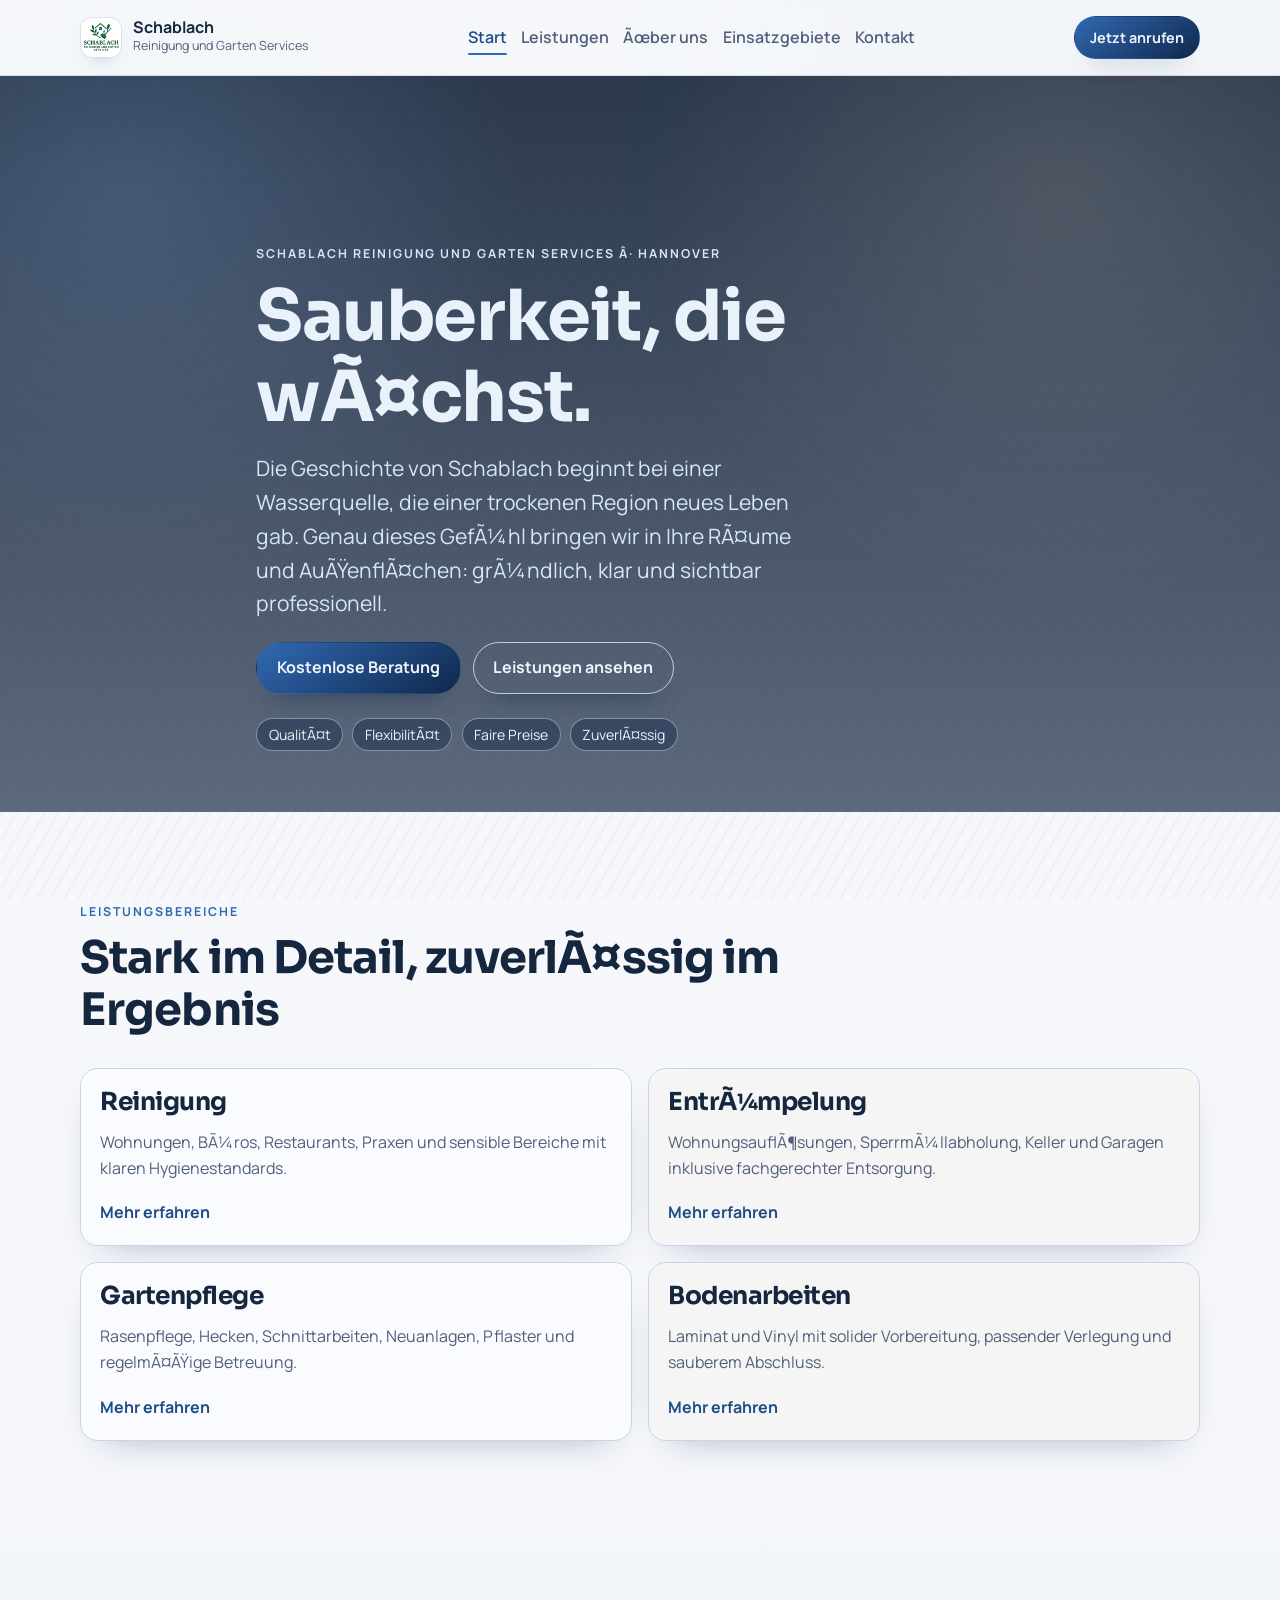
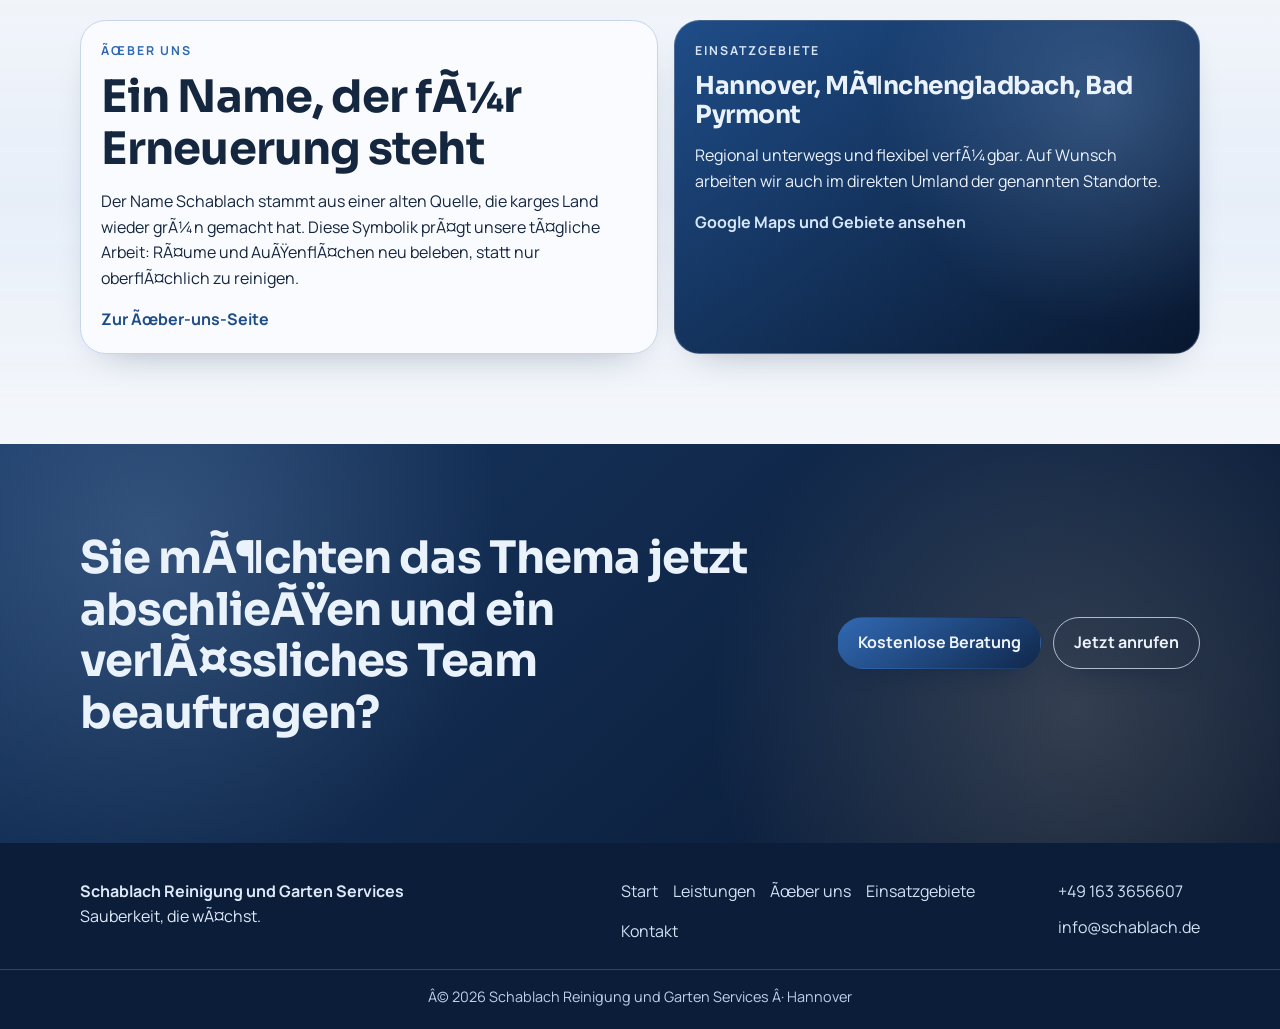
==== index.html @ 4601b794 "Initial Schablach multi-page website" ====
﻿<!doctype html>
<html lang="de">
<head>
  <meta charset="utf-8">
  <meta name="viewport" content="width=device-width, initial-scale=1">
  <meta name="description" content="Schablach Reinigung und Garten Services aus Hannover. Reinigung, EntrÃ¼mpelung, Gartenpflege und Bodenarbeiten aus einer Hand.">
  <title>Schablach Reinigung und Garten Services | Startseite</title>
  <link rel="icon" type="image/png" sizes="32x32" href="pictures/favicon-32.png">
  <link rel="shortcut icon" type="image/png" href="pictures/favicon-32.png">
  <link rel="apple-touch-icon" sizes="180x180" href="pictures/apple-touch-icon.png">
  <link rel="preconnect" href="https://fonts.googleapis.com">
  <link rel="preconnect" href="https://fonts.gstatic.com" crossorigin>
  <link href="https://fonts.googleapis.com/css2?family=Manrope:wght@400;500;600;700&family=Sora:wght@500;600;700;800&display=swap" rel="stylesheet">
  <link rel="stylesheet" href="styles.css">
</head>
<body>
  <header class="site-header">
    <div class="container nav-wrap">
      <a class="brand" href="index.html" aria-label="Zur Startseite">
        <span class="brand-logo-shell" aria-hidden="true">
          <img class="brand-logo" src="pictures/logo.png" alt="Schablach Logo">
        </span>
        <span>
          <strong>Schablach</strong>
          <small>Reinigung und Garten Services</small>
        </span>
      </a>
      <button class="nav-toggle" type="button" aria-label="MenÃ¼ Ã¶ffnen" aria-expanded="false" aria-controls="main-nav">MenÃ¼</button>
      <nav id="main-nav" class="site-nav" aria-label="Hauptnavigation">
        <a data-nav href="index.html">Start</a>
        <a data-nav href="leistungen.html">Leistungen</a>
        <a data-nav href="ueber-uns.html">Ãœber uns</a>
        <a data-nav href="einsatzgebiete.html">Einsatzgebiete</a>
        <a data-nav href="kontakt.html">Kontakt</a>
      </nav>
      <a class="btn btn-small header-call" href="tel:+491633656607">Jetzt anrufen</a>
    </div>
  </header>

  <main>
    <section class="hero-home reveal">
      <div class="hero-overlay"></div>
      <div class="container hero-content">
        <p class="eyebrow light">Schablach Reinigung und Garten Services Â· Hannover</p>
        <h1>Sauberkeit, die wÃ¤chst.</h1>
        <p class="hero-text">
          Die Geschichte von Schablach beginnt bei einer Wasserquelle, die einer trockenen Region neues Leben gab.
          Genau dieses GefÃ¼hl bringen wir in Ihre RÃ¤ume und AuÃŸenflÃ¤chen: grÃ¼ndlich, klar und sichtbar professionell.
        </p>
        <div class="hero-actions">
          <a class="btn" href="kontakt.html">Kostenlose Beratung</a>
          <a class="btn btn-ghost" href="leistungen.html">Leistungen ansehen</a>
        </div>
        <ul class="hero-points">
          <li>QualitÃ¤t</li>
          <li>FlexibilitÃ¤t</li>
          <li>Faire Preise</li>
          <li>ZuverlÃ¤ssig</li>
        </ul>
      </div>
    </section>

    <section class="section">
      <div class="container">
        <div class="section-head reveal">
          <p class="eyebrow">Leistungsbereiche</p>
          <h2>Stark im Detail, zuverlÃ¤ssig im Ergebnis</h2>
        </div>
        <div class="service-grid">
          <article class="service-card reveal">
            <h3>Reinigung</h3>
            <p>Wohnungen, BÃ¼ros, Restaurants, Praxen und sensible Bereiche mit klaren Hygienestandards.</p>
            <a href="leistungen.html#reinigung">Mehr erfahren</a>
          </article>
          <article class="service-card reveal">
            <h3>EntrÃ¼mpelung</h3>
            <p>WohnungsauflÃ¶sungen, SperrmÃ¼llabholung, Keller und Garagen inklusive fachgerechter Entsorgung.</p>
            <a href="leistungen.html#entruempelung">Mehr erfahren</a>
          </article>
          <article class="service-card reveal">
            <h3>Gartenpflege</h3>
            <p>Rasenpflege, Hecken, Schnittarbeiten, Neuanlagen, Pflaster und regelmÃ¤ÃŸige Betreuung.</p>
            <a href="leistungen.html#gartenpflege">Mehr erfahren</a>
          </article>
          <article class="service-card reveal">
            <h3>Bodenarbeiten</h3>
            <p>Laminat und Vinyl mit solider Vorbereitung, passender Verlegung und sauberem Abschluss.</p>
            <a href="leistungen.html#bodenarbeiten">Mehr erfahren</a>
          </article>
        </div>
      </div>
    </section>

    <section class="section split-section">
      <div class="container split-grid">
        <article class="panel reveal">
          <p class="eyebrow">Ãœber uns</p>
          <h2>Ein Name, der fÃ¼r Erneuerung steht</h2>
          <p>
            Der Name Schablach stammt aus einer alten Quelle, die karges Land wieder grÃ¼n gemacht hat.
            Diese Symbolik prÃ¤gt unsere tÃ¤gliche Arbeit: RÃ¤ume und AuÃŸenflÃ¤chen neu beleben, statt nur oberflÃ¤chlich zu reinigen.
          </p>
          <a class="text-link" href="ueber-uns.html">Zur Ãœber-uns-Seite</a>
        </article>
        <article class="panel panel-blue reveal">
          <p class="eyebrow light">Einsatzgebiete</p>
          <h3>Hannover, MÃ¶nchengladbach, Bad Pyrmont</h3>
          <p>Regional unterwegs und flexibel verfÃ¼gbar. Auf Wunsch arbeiten wir auch im direkten Umland der genannten Standorte.</p>
          <a class="text-link light" href="einsatzgebiete.html">Google Maps und Gebiete ansehen</a>
        </article>
      </div>
    </section>

    <section class="section cta-strip reveal">
      <div class="container cta-content">
        <h2>Sie mÃ¶chten das Thema jetzt abschlieÃŸen und ein verlÃ¤ssliches Team beauftragen?</h2>
        <div class="cta-actions">
          <a class="btn" href="kontakt.html">Kostenlose Beratung</a>
          <a class="btn btn-ghost-light" href="tel:+491633656607">Jetzt anrufen</a>
        </div>
      </div>
    </section>
  </main>

  <footer class="site-footer">
    <div class="container footer-grid">
      <div>
        <strong>Schablach Reinigung und Garten Services</strong>
        <p>Sauberkeit, die wÃ¤chst.</p>
      </div>
      <nav aria-label="Footer Navigation">
        <a href="index.html">Start</a>
        <a href="leistungen.html">Leistungen</a>
        <a href="ueber-uns.html">Ãœber uns</a>
        <a href="einsatzgebiete.html">Einsatzgebiete</a>
        <a href="kontakt.html">Kontakt</a>
      </nav>
      <div class="footer-contact">
        <a href="tel:+491633656607">+49 163 3656607</a>
        <a href="mailto:info@schablach.de">info@schablach.de</a>
      </div>
    </div>
    <p class="copyright">Â© <span id="year"></span> Schablach Reinigung und Garten Services Â· Hannover</p>
  </footer>

  <script src="script.js"></script>
</body>
</html>
---- styles.css ----
:root {
  --blue-980: #08172f;
  --blue-940: #10284c;
  --blue-900: #183864;
  --blue-840: #1f4d88;
  --blue-760: #3169b3;
  --blue-640: #4a86d2;
  --sky-200: #dce8f7;
  --offwhite: #f5f7fb;
  --offwhite-deep: #ebf0f8;
  --earth-300: #d9c7af;
  --ink: #15263f;
  --ink-soft: #51607a;
  --line: #c6d5ea;
  --radius-sm: 0.7rem;
  --radius-md: 1.1rem;
  --radius-lg: 1.6rem;
  --shadow-soft: 0 16px 38px -26px rgba(17, 35, 68, 0.48);
}

*,
*::before,
*::after {
  box-sizing: border-box;
}

html {
  scroll-behavior: smooth;
}

body {
  margin: 0;
  font-family: "Manrope", "Segoe UI", sans-serif;
  color: var(--ink);
  background: var(--offwhite);
  line-height: 1.6;
  overflow-x: hidden;
}

body::before {
  content: "";
  position: fixed;
  inset: 0;
  z-index: -1;
  pointer-events: none;
  background:
    radial-gradient(circle at 84% 12%, rgba(89, 135, 198, 0.18), transparent 35%),
    radial-gradient(circle at 12% 35%, rgba(217, 199, 175, 0.16), transparent 30%),
    repeating-linear-gradient(120deg, rgba(17, 43, 83, 0.03) 0 2px, transparent 2px 12px);
}

h1,
h2,
h3,
h4 {
  margin: 0 0 0.85rem;
  font-family: "Sora", "Segoe UI", sans-serif;
  line-height: 1.15;
  letter-spacing: -0.02em;
}

h1 {
  font-size: clamp(2rem, 6.3vw, 4.4rem);
}

h2 {
  font-size: clamp(1.55rem, 4.2vw, 2.8rem);
}

h3 {
  font-size: clamp(1.15rem, 2.5vw, 1.55rem);
}

p {
  margin: 0 0 1rem;
}

a {
  color: inherit;
}

.container {
  width: min(1120px, calc(100% - 2rem));
  margin-inline: auto;
}

.section {
  padding: clamp(3.2rem, 7vw, 6.4rem) 0;
}

.eyebrow {
  margin: 0 0 0.75rem;
  text-transform: uppercase;
  letter-spacing: 0.16em;
  font-size: 0.77rem;
  font-weight: 700;
  color: var(--blue-760);
}

.eyebrow.light {
  color: #d6e3f7;
}

.site-header {
  position: sticky;
  top: 0;
  z-index: 40;
  backdrop-filter: blur(10px);
  background: color-mix(in srgb, var(--offwhite) 85%, transparent);
  border-bottom: 1px solid rgba(57, 88, 140, 0.17);
}

.nav-wrap {
  min-height: 4.7rem;
  display: grid;
  grid-template-columns: auto auto;
  align-items: center;
  gap: 0.7rem;
}

.brand {
  display: inline-flex;
  align-items: center;
  gap: 0.7rem;
  text-decoration: none;
}

.brand-logo-shell {
  width: 2.6rem;
  height: 2.6rem;
  display: inline-flex;
  align-items: center;
  justify-content: center;
  background: #ffffff;
  border-radius: 0.72rem;
  border: 1px solid #d4e1f2;
  box-shadow: 0 10px 18px -14px rgba(18, 46, 88, 0.55);
  overflow: hidden;
}

.brand-logo {
  width: 100%;
  height: 100%;
  object-fit: contain;
  display: block;
}

.brand strong {
  display: block;
  font-size: 1rem;
  line-height: 1.1;
}

.brand small {
  display: block;
  color: var(--ink-soft);
  font-size: 0.78rem;
}

.nav-toggle {
  justify-self: end;
  border: 1px solid var(--line);
  background: #f8fafe;
  color: var(--ink);
  border-radius: 0.65rem;
  padding: 0.43rem 0.7rem;
  font: 600 0.9rem "Manrope", sans-serif;
  cursor: pointer;
}

.site-nav {
  grid-column: 1 / -1;
  display: none;
  align-items: center;
  gap: 0.35rem 0.9rem;
  flex-wrap: wrap;
  padding-bottom: 0.8rem;
}

.site-nav.open {
  display: flex;
}

.site-nav a {
  font-weight: 600;
  text-decoration: none;
  color: var(--ink-soft);
  position: relative;
  padding: 0.1rem 0;
}

.site-nav a::after {
  content: "";
  position: absolute;
  left: 0;
  right: 0;
  bottom: -0.16rem;
  height: 2px;
  border-radius: 999px;
  transform: scaleX(0);
  transform-origin: left center;
  background: var(--blue-760);
  transition: transform 220ms ease;
}

.site-nav a:hover::after,
.site-nav a[aria-current="page"]::after {
  transform: scaleX(1);
}

.site-nav a[aria-current="page"] {
  color: var(--blue-840);
}

.header-call {
  display: none;
}

.btn {
  display: inline-flex;
  align-items: center;
  justify-content: center;
  text-decoration: none;
  border: 1px solid transparent;
  border-radius: 999px;
  padding: 0.78rem 1.24rem;
  background: linear-gradient(145deg, var(--blue-760), var(--blue-940));
  color: #edf3fb;
  font-weight: 700;
  cursor: pointer;
  transition: transform 220ms ease, filter 220ms ease, border-color 220ms ease, color 220ms ease, background-color 220ms ease;
  box-shadow: 0 15px 26px -20px rgba(12, 31, 64, 0.95);
}

.btn:hover,
.btn:focus-visible {
  transform: translateY(-2px);
  filter: brightness(1.06);
}

.btn-small {
  padding: 0.57rem 0.94rem;
  font-size: 0.9rem;
}

.btn-ghost {
  background: transparent;
  border-color: rgba(232, 241, 252, 0.75);
  color: #edf3fb;
}

.btn-ghost-light {
  background: transparent;
  border-color: rgba(228, 238, 251, 0.72);
  color: #edf3fb;
}

.hero-home {
  position: relative;
  color: #e9f1fb;
  min-height: min(88vh, 46rem);
  display: grid;
  align-items: end;
  padding: 7.2rem 0 3.8rem;
  background:
    linear-gradient(rgba(10, 25, 48, 0.86), rgba(14, 32, 60, 0.66)),
    url("https://images.unsplash.com/photo-1600566753151-384129cf4e3e?auto=format&fit=crop&w=1920&q=80") center / cover no-repeat;
}

.hero-overlay {
  position: absolute;
  inset: 0;
  background:
    radial-gradient(circle at 10% 17%, rgba(124, 162, 214, 0.25), transparent 30%),
    radial-gradient(circle at 83% 15%, rgba(221, 201, 173, 0.18), transparent 34%);
}

.hero-content {
  position: relative;
  z-index: 1;
  max-width: 48rem;
}

.hero-text {
  font-size: clamp(1.03rem, 1.75vw, 1.32rem);
  color: #d7e6f8;
  max-width: 44ch;
}

.hero-actions {
  display: flex;
  flex-wrap: wrap;
  gap: 0.75rem;
  margin-top: 1.35rem;
}

.hero-points {
  margin: 1.5rem 0 0;
  padding: 0;
  list-style: none;
  display: flex;
  flex-wrap: wrap;
  gap: 0.58rem;
}

.hero-points li {
  border-radius: 999px;
  border: 1px solid rgba(221, 234, 251, 0.45);
  padding: 0.27rem 0.72rem;
  background: rgba(13, 36, 70, 0.42);
  font-size: 0.88rem;
}

.section-head {
  max-width: 50rem;
  margin-bottom: 1.95rem;
}

.section-head h2 {
  max-width: 23ch;
}

.service-grid {
  display: grid;
  gap: 1rem;
}

.service-card {
  border-radius: var(--radius-md);
  border: 1px solid var(--line);
  padding: 1.2rem;
  background: #f9fbff;
  box-shadow: var(--shadow-soft);
}

.service-card:nth-child(2n) {
  background: color-mix(in srgb, #f9fbff 88%, var(--earth-300));
}

.service-card p {
  color: var(--ink-soft);
}

.service-card a {
  display: inline-block;
  margin-top: 0.2rem;
  color: var(--blue-840);
  font-weight: 700;
  text-decoration: none;
}

.service-card a:hover {
  text-decoration: underline;
}

.split-section {
  background: linear-gradient(180deg, transparent, rgba(220, 232, 247, 0.55) 52%, transparent);
}

.split-grid {
  display: grid;
  gap: 1rem;
}

.panel {
  border-radius: var(--radius-lg);
  border: 1px solid var(--line);
  padding: 1.25rem;
  background: #f9fbff;
  box-shadow: var(--shadow-soft);
}

.panel p:last-child {
  margin-bottom: 0;
}

.panel-blue {
  color: #eaf2fc;
  border: 1px solid rgba(166, 193, 229, 0.34);
  background:
    radial-gradient(circle at 82% 24%, rgba(127, 166, 216, 0.31), transparent 45%),
    linear-gradient(145deg, var(--blue-840), var(--blue-980));
}

.panel-soft {
  background: color-mix(in srgb, #f9fbff 84%, var(--sky-200));
}

.text-link {
  color: var(--blue-840);
  font-weight: 700;
  text-decoration: none;
}

.text-link.light {
  color: #d7e7fb;
}

.text-link:hover {
  text-decoration: underline;
}

.page-hero {
  padding: clamp(5.8rem, 12vw, 7.2rem) 0 clamp(2.4rem, 4.5vw, 3.2rem);
  background:
    radial-gradient(circle at 84% 16%, rgba(138, 171, 217, 0.26), transparent 32%),
    linear-gradient(180deg, #eaf2fc, #f4f8fe);
  border-bottom: 1px solid rgba(99, 130, 177, 0.24);
}

.page-hero p {
  color: var(--ink-soft);
  max-width: 65ch;
}

.service-detail-grid {
  display: grid;
  gap: 1rem;
}

.detail-card {
  border-radius: var(--radius-md);
  border: 1px solid var(--line);
  padding: 1.3rem;
  background: #f9fbff;
  box-shadow: var(--shadow-soft);
}

.detail-card p {
  color: var(--ink-soft);
}

.detail-card ul {
  margin: 0;
  padding-left: 1.1rem;
}

.detail-card li {
  margin-bottom: 0.45rem;
}

.value-grid,
.area-cards {
  display: grid;
  gap: 1rem;
}

.value-card,
.area-card {
  border-radius: var(--radius-md);
  border: 1px solid var(--line);
  padding: 1.18rem;
  background: #f9fbff;
  box-shadow: var(--shadow-soft);
}

.value-card p,
.area-card p {
  color: var(--ink-soft);
}

.clean-list {
  margin: 0;
  padding-left: 1.05rem;
}

.clean-list li {
  margin-bottom: 0.52rem;
}

.map-wrap {
  border-radius: var(--radius-lg);
  border: 1px solid var(--line);
  background: #f9fbff;
  overflow: hidden;
  box-shadow: var(--shadow-soft);
}

.map-wrap iframe {
  width: 100%;
  min-height: 420px;
  border: 0;
}

.cta-strip {
  color: #eaf2fc;
  background:
    radial-gradient(circle at 12% 24%, rgba(145, 180, 224, 0.24), transparent 30%),
    radial-gradient(circle at 84% 67%, rgba(216, 196, 169, 0.2), transparent 33%),
    linear-gradient(138deg, var(--blue-900), var(--blue-980));
}

.cta-content {
  display: grid;
  gap: 1rem;
  align-items: center;
}

.cta-content h2 {
  max-width: 24ch;
}

.cta-actions {
  display: flex;
  gap: 0.75rem;
  flex-wrap: wrap;
}

.contact-grid-page {
  display: grid;
  gap: 1rem;
}

.contact-box {
  border-radius: var(--radius-lg);
  border: 1px solid var(--line);
  background: #f9fbff;
  padding: 1.25rem;
  box-shadow: var(--shadow-soft);
}

.contact-box p {
  margin-bottom: 0.72rem;
}

.contact-box a {
  color: var(--blue-840);
  font-weight: 700;
  text-decoration: none;
}

.contact-form {
  display: grid;
  gap: 0.55rem;
}

.contact-form label {
  font-weight: 600;
  font-size: 0.95rem;
}

.contact-form input,
.contact-form select,
.contact-form textarea {
  width: 100%;
  border-radius: 0.72rem;
  border: 1px solid var(--line);
  background: #ffffff;
  padding: 0.68rem 0.75rem;
  font: 500 0.97rem "Manrope", sans-serif;
  color: var(--ink);
}

.contact-form textarea {
  resize: vertical;
}

.site-footer {
  background: #0b1d39;
  color: #dee9f8;
  padding-top: 2.25rem;
}

.footer-grid {
  display: grid;
  gap: 1.1rem;
}

.site-footer nav {
  display: flex;
  flex-wrap: wrap;
  gap: 0.9rem;
}

.site-footer nav a,
.footer-contact a {
  color: #d2e1f4;
  text-decoration: none;
}

.footer-contact {
  display: grid;
  gap: 0.35rem;
}

.copyright {
  margin: 1.45rem 0 0;
  text-align: center;
  font-size: 0.9rem;
  color: #bdd0ea;
  border-top: 1px solid rgba(189, 208, 234, 0.22);
  padding: 0.95rem 0 1.28rem;
}

.reveal {
  opacity: 0;
  transform: translateY(26px);
  transition: opacity 740ms cubic-bezier(0.16, 1, 0.3, 1), transform 740ms cubic-bezier(0.16, 1, 0.3, 1);
}

.reveal.is-visible {
  opacity: 1;
  transform: translateY(0);
}

@media (min-width: 760px) {
  .nav-wrap {
    grid-template-columns: auto 1fr auto;
  }

  .nav-toggle {
    display: none;
  }

  .site-nav {
    grid-column: auto;
    display: flex;
    justify-content: center;
    padding-bottom: 0;
  }

  .header-call {
    display: inline-flex;
  }

  .service-grid,
  .service-detail-grid,
  .value-grid,
  .area-cards {
    grid-template-columns: repeat(2, minmax(0, 1fr));
  }

  .split-grid,
  .contact-grid-page {
    grid-template-columns: 1.1fr 1fr;
  }

  .cta-content {
    grid-template-columns: 1.4fr auto;
  }

  .footer-grid {
    grid-template-columns: 1.25fr 1fr auto;
  }
}

@media (min-width: 1020px) {
  .service-detail-grid {
    grid-template-columns: repeat(2, minmax(0, 1fr));
  }
}

@media (prefers-reduced-motion: reduce) {
  html {
    scroll-behavior: auto;
  }

  .reveal {
    opacity: 1;
    transform: none;
    transition: none;
  }

  .btn,
  .site-nav a::after {
    transition: none;
  }
}
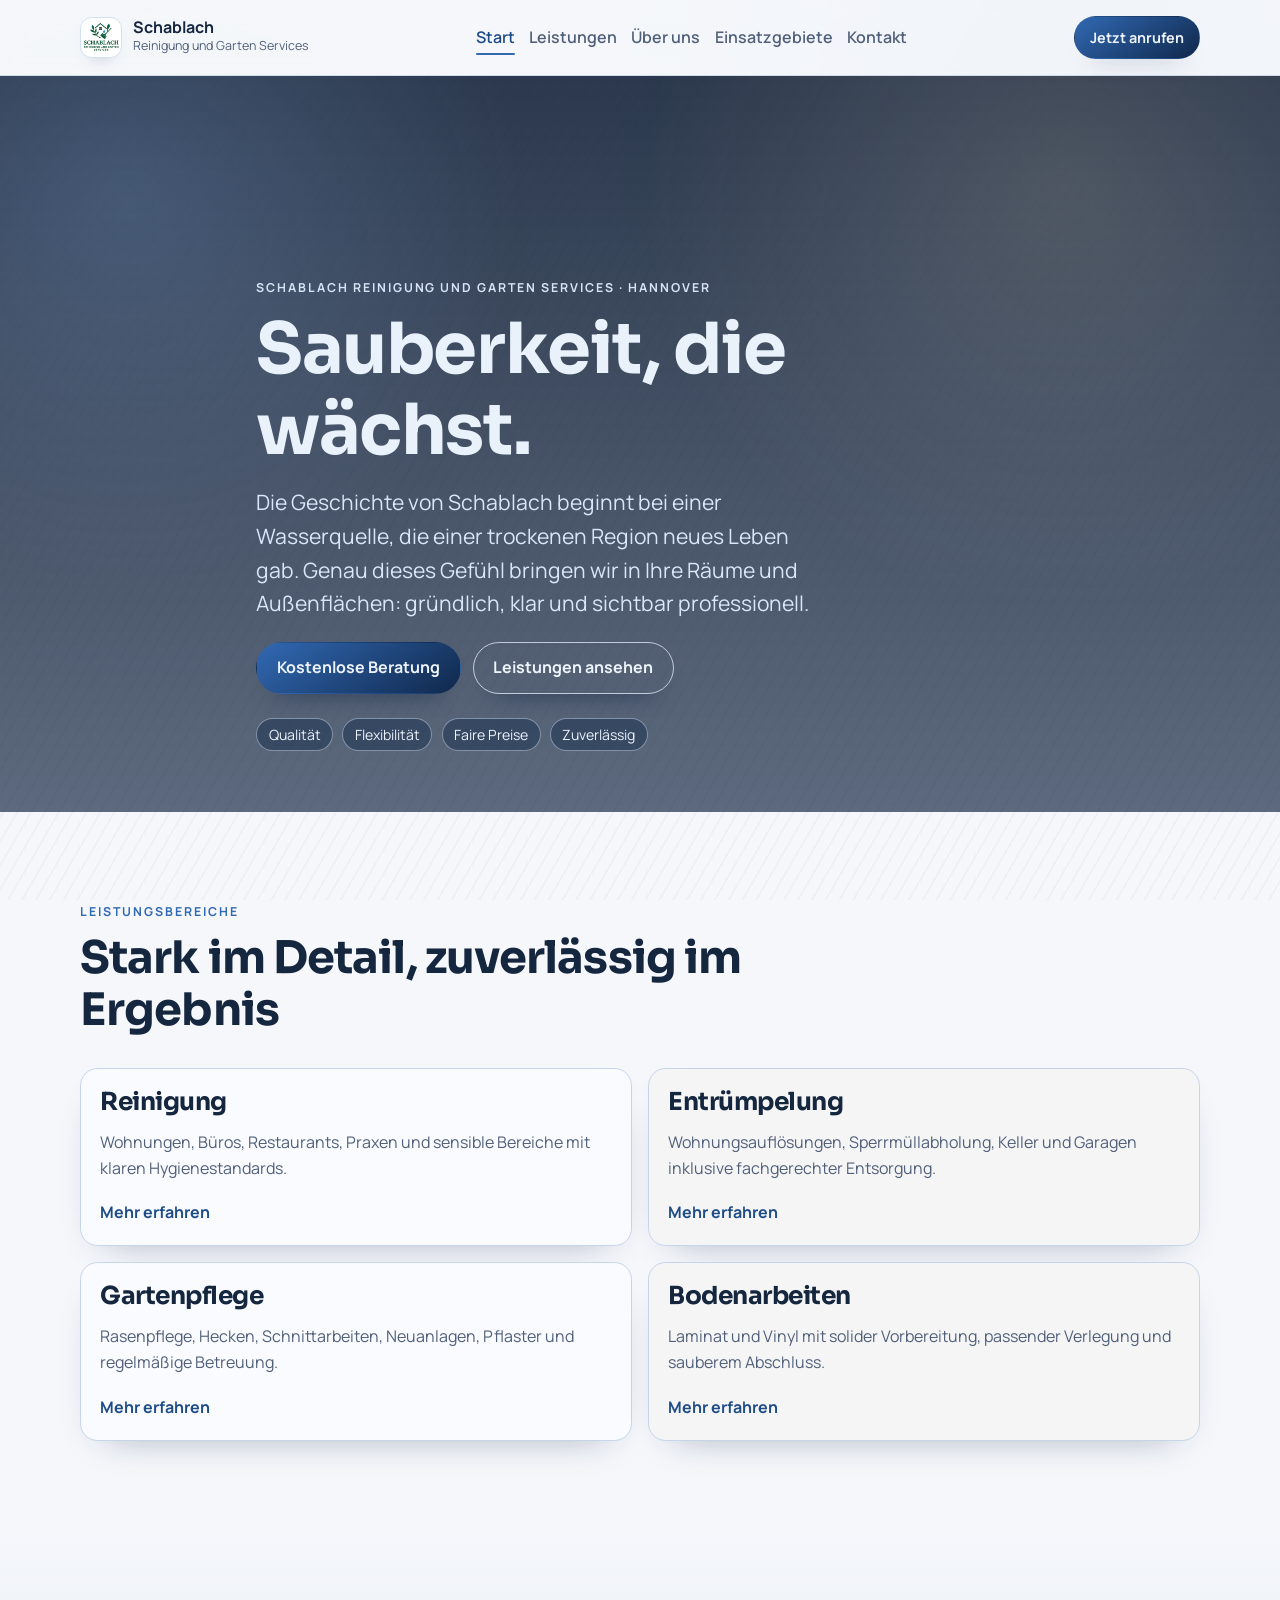
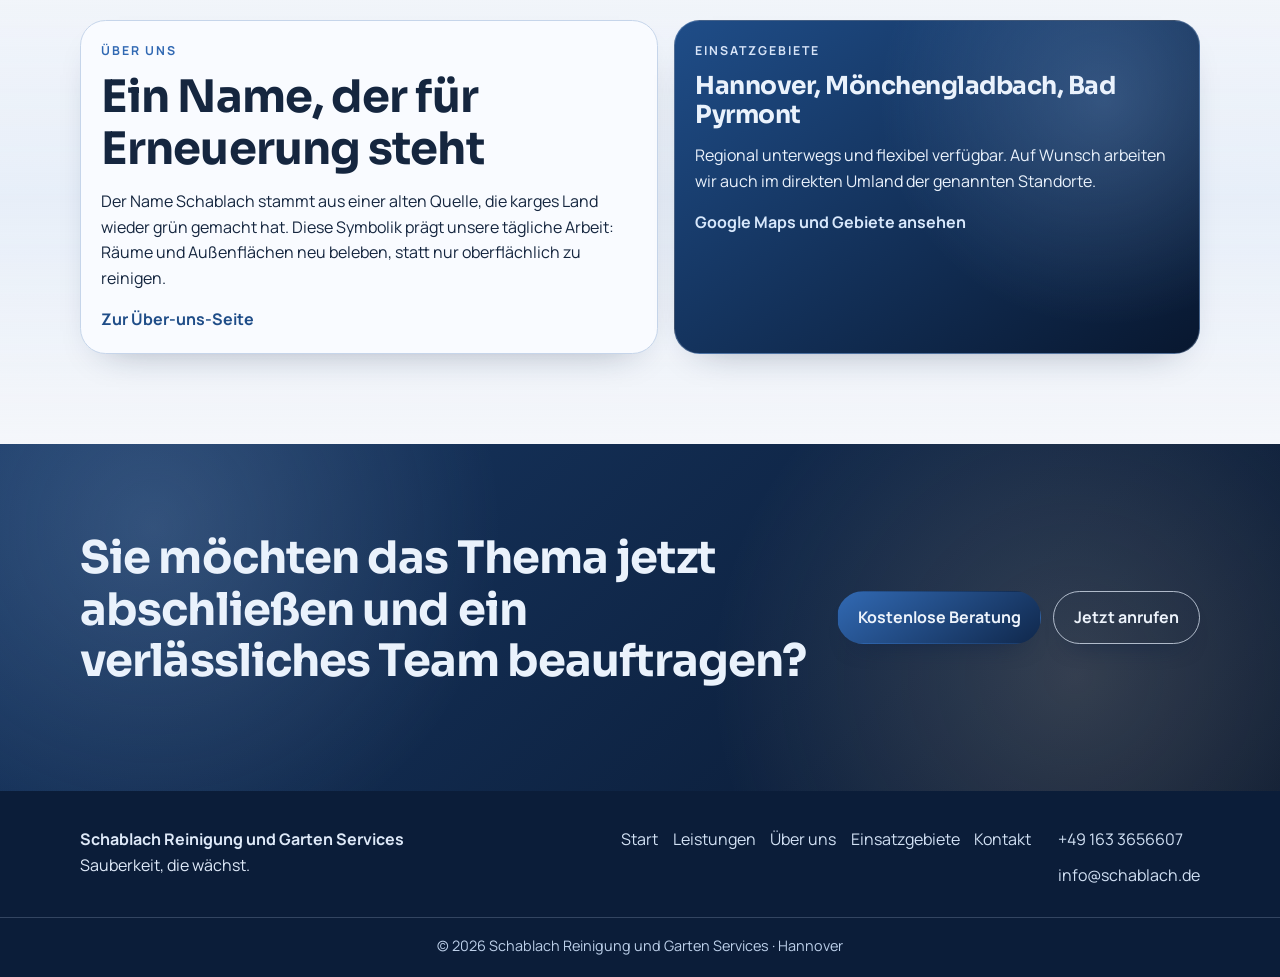
==== commit 3457655f: "Fix German umlauts and special characters across pages" ====
--- a/index.html
+++ b/index.html
@@ -3,7 +3,7 @@
 <head>
   <meta charset="utf-8">
   <meta name="viewport" content="width=device-width, initial-scale=1">
-  <meta name="description" content="Schablach Reinigung und Garten Services aus Hannover. Reinigung, EntrÃ¼mpelung, Gartenpflege und Bodenarbeiten aus einer Hand.">
+  <meta name="description" content="Schablach Reinigung und Garten Services aus Hannover. Reinigung, Entrümpelung, Gartenpflege und Bodenarbeiten aus einer Hand.">
   <title>Schablach Reinigung und Garten Services | Startseite</title>
   <link rel="icon" type="image/png" sizes="32x32" href="pictures/favicon-32.png">
   <link rel="shortcut icon" type="image/png" href="pictures/favicon-32.png">
@@ -25,11 +25,11 @@
           <small>Reinigung und Garten Services</small>
         </span>
       </a>
-      <button class="nav-toggle" type="button" aria-label="MenÃ¼ Ã¶ffnen" aria-expanded="false" aria-controls="main-nav">MenÃ¼</button>
+      <button class="nav-toggle" type="button" aria-label="Menü öffnen" aria-expanded="false" aria-controls="main-nav">Menü</button>
       <nav id="main-nav" class="site-nav" aria-label="Hauptnavigation">
         <a data-nav href="index.html">Start</a>
         <a data-nav href="leistungen.html">Leistungen</a>
-        <a data-nav href="ueber-uns.html">Ãœber uns</a>
+        <a data-nav href="ueber-uns.html">Über uns</a>
         <a data-nav href="einsatzgebiete.html">Einsatzgebiete</a>
         <a data-nav href="kontakt.html">Kontakt</a>
       </nav>
@@ -41,21 +41,21 @@
     <section class="hero-home reveal">
       <div class="hero-overlay"></div>
       <div class="container hero-content">
-        <p class="eyebrow light">Schablach Reinigung und Garten Services Â· Hannover</p>
-        <h1>Sauberkeit, die wÃ¤chst.</h1>
+        <p class="eyebrow light">Schablach Reinigung und Garten Services · Hannover</p>
+        <h1>Sauberkeit, die wächst.</h1>
         <p class="hero-text">
           Die Geschichte von Schablach beginnt bei einer Wasserquelle, die einer trockenen Region neues Leben gab.
-          Genau dieses GefÃ¼hl bringen wir in Ihre RÃ¤ume und AuÃŸenflÃ¤chen: grÃ¼ndlich, klar und sichtbar professionell.
+          Genau dieses Gefühl bringen wir in Ihre Räume und Außenflächen: gründlich, klar und sichtbar professionell.
         </p>
         <div class="hero-actions">
           <a class="btn" href="kontakt.html">Kostenlose Beratung</a>
           <a class="btn btn-ghost" href="leistungen.html">Leistungen ansehen</a>
         </div>
         <ul class="hero-points">
-          <li>QualitÃ¤t</li>
-          <li>FlexibilitÃ¤t</li>
+          <li>Qualität</li>
+          <li>Flexibilität</li>
           <li>Faire Preise</li>
-          <li>ZuverlÃ¤ssig</li>
+          <li>Zuverlässig</li>
         </ul>
       </div>
     </section>
@@ -64,22 +64,22 @@
       <div class="container">
         <div class="section-head reveal">
           <p class="eyebrow">Leistungsbereiche</p>
-          <h2>Stark im Detail, zuverlÃ¤ssig im Ergebnis</h2>
+          <h2>Stark im Detail, zuverlässig im Ergebnis</h2>
         </div>
         <div class="service-grid">
           <article class="service-card reveal">
             <h3>Reinigung</h3>
-            <p>Wohnungen, BÃ¼ros, Restaurants, Praxen und sensible Bereiche mit klaren Hygienestandards.</p>
+            <p>Wohnungen, Büros, Restaurants, Praxen und sensible Bereiche mit klaren Hygienestandards.</p>
             <a href="leistungen.html#reinigung">Mehr erfahren</a>
           </article>
           <article class="service-card reveal">
-            <h3>EntrÃ¼mpelung</h3>
-            <p>WohnungsauflÃ¶sungen, SperrmÃ¼llabholung, Keller und Garagen inklusive fachgerechter Entsorgung.</p>
+            <h3>Entrümpelung</h3>
+            <p>Wohnungsauflösungen, Sperrmüllabholung, Keller und Garagen inklusive fachgerechter Entsorgung.</p>
             <a href="leistungen.html#entruempelung">Mehr erfahren</a>
           </article>
           <article class="service-card reveal">
             <h3>Gartenpflege</h3>
-            <p>Rasenpflege, Hecken, Schnittarbeiten, Neuanlagen, Pflaster und regelmÃ¤ÃŸige Betreuung.</p>
+            <p>Rasenpflege, Hecken, Schnittarbeiten, Neuanlagen, Pflaster und regelmäßige Betreuung.</p>
             <a href="leistungen.html#gartenpflege">Mehr erfahren</a>
           </article>
           <article class="service-card reveal">
@@ -94,18 +94,18 @@
     <section class="section split-section">
       <div class="container split-grid">
         <article class="panel reveal">
-          <p class="eyebrow">Ãœber uns</p>
-          <h2>Ein Name, der fÃ¼r Erneuerung steht</h2>
+          <p class="eyebrow">Über uns</p>
+          <h2>Ein Name, der für Erneuerung steht</h2>
           <p>
-            Der Name Schablach stammt aus einer alten Quelle, die karges Land wieder grÃ¼n gemacht hat.
-            Diese Symbolik prÃ¤gt unsere tÃ¤gliche Arbeit: RÃ¤ume und AuÃŸenflÃ¤chen neu beleben, statt nur oberflÃ¤chlich zu reinigen.
+            Der Name Schablach stammt aus einer alten Quelle, die karges Land wieder grün gemacht hat.
+            Diese Symbolik prägt unsere tägliche Arbeit: Räume und Außenflächen neu beleben, statt nur oberflächlich zu reinigen.
           </p>
-          <a class="text-link" href="ueber-uns.html">Zur Ãœber-uns-Seite</a>
+          <a class="text-link" href="ueber-uns.html">Zur Über-uns-Seite</a>
         </article>
         <article class="panel panel-blue reveal">
           <p class="eyebrow light">Einsatzgebiete</p>
-          <h3>Hannover, MÃ¶nchengladbach, Bad Pyrmont</h3>
-          <p>Regional unterwegs und flexibel verfÃ¼gbar. Auf Wunsch arbeiten wir auch im direkten Umland der genannten Standorte.</p>
+          <h3>Hannover, Mönchengladbach, Bad Pyrmont</h3>
+          <p>Regional unterwegs und flexibel verfügbar. Auf Wunsch arbeiten wir auch im direkten Umland der genannten Standorte.</p>
           <a class="text-link light" href="einsatzgebiete.html">Google Maps und Gebiete ansehen</a>
         </article>
       </div>
@@ -113,7 +113,7 @@
 
     <section class="section cta-strip reveal">
       <div class="container cta-content">
-        <h2>Sie mÃ¶chten das Thema jetzt abschlieÃŸen und ein verlÃ¤ssliches Team beauftragen?</h2>
+        <h2>Sie möchten das Thema jetzt abschließen und ein verlässliches Team beauftragen?</h2>
         <div class="cta-actions">
           <a class="btn" href="kontakt.html">Kostenlose Beratung</a>
           <a class="btn btn-ghost-light" href="tel:+491633656607">Jetzt anrufen</a>
@@ -126,12 +126,12 @@
     <div class="container footer-grid">
       <div>
         <strong>Schablach Reinigung und Garten Services</strong>
-        <p>Sauberkeit, die wÃ¤chst.</p>
+        <p>Sauberkeit, die wächst.</p>
       </div>
       <nav aria-label="Footer Navigation">
         <a href="index.html">Start</a>
         <a href="leistungen.html">Leistungen</a>
-        <a href="ueber-uns.html">Ãœber uns</a>
+        <a href="ueber-uns.html">Über uns</a>
         <a href="einsatzgebiete.html">Einsatzgebiete</a>
         <a href="kontakt.html">Kontakt</a>
       </nav>
@@ -140,10 +140,11 @@
         <a href="mailto:info@schablach.de">info@schablach.de</a>
       </div>
     </div>
-    <p class="copyright">Â© <span id="year"></span> Schablach Reinigung und Garten Services Â· Hannover</p>
+    <p class="copyright">© <span id="year"></span> Schablach Reinigung und Garten Services · Hannover</p>
   </footer>
 
   <script src="script.js"></script>
 </body>
 </html>
 
+
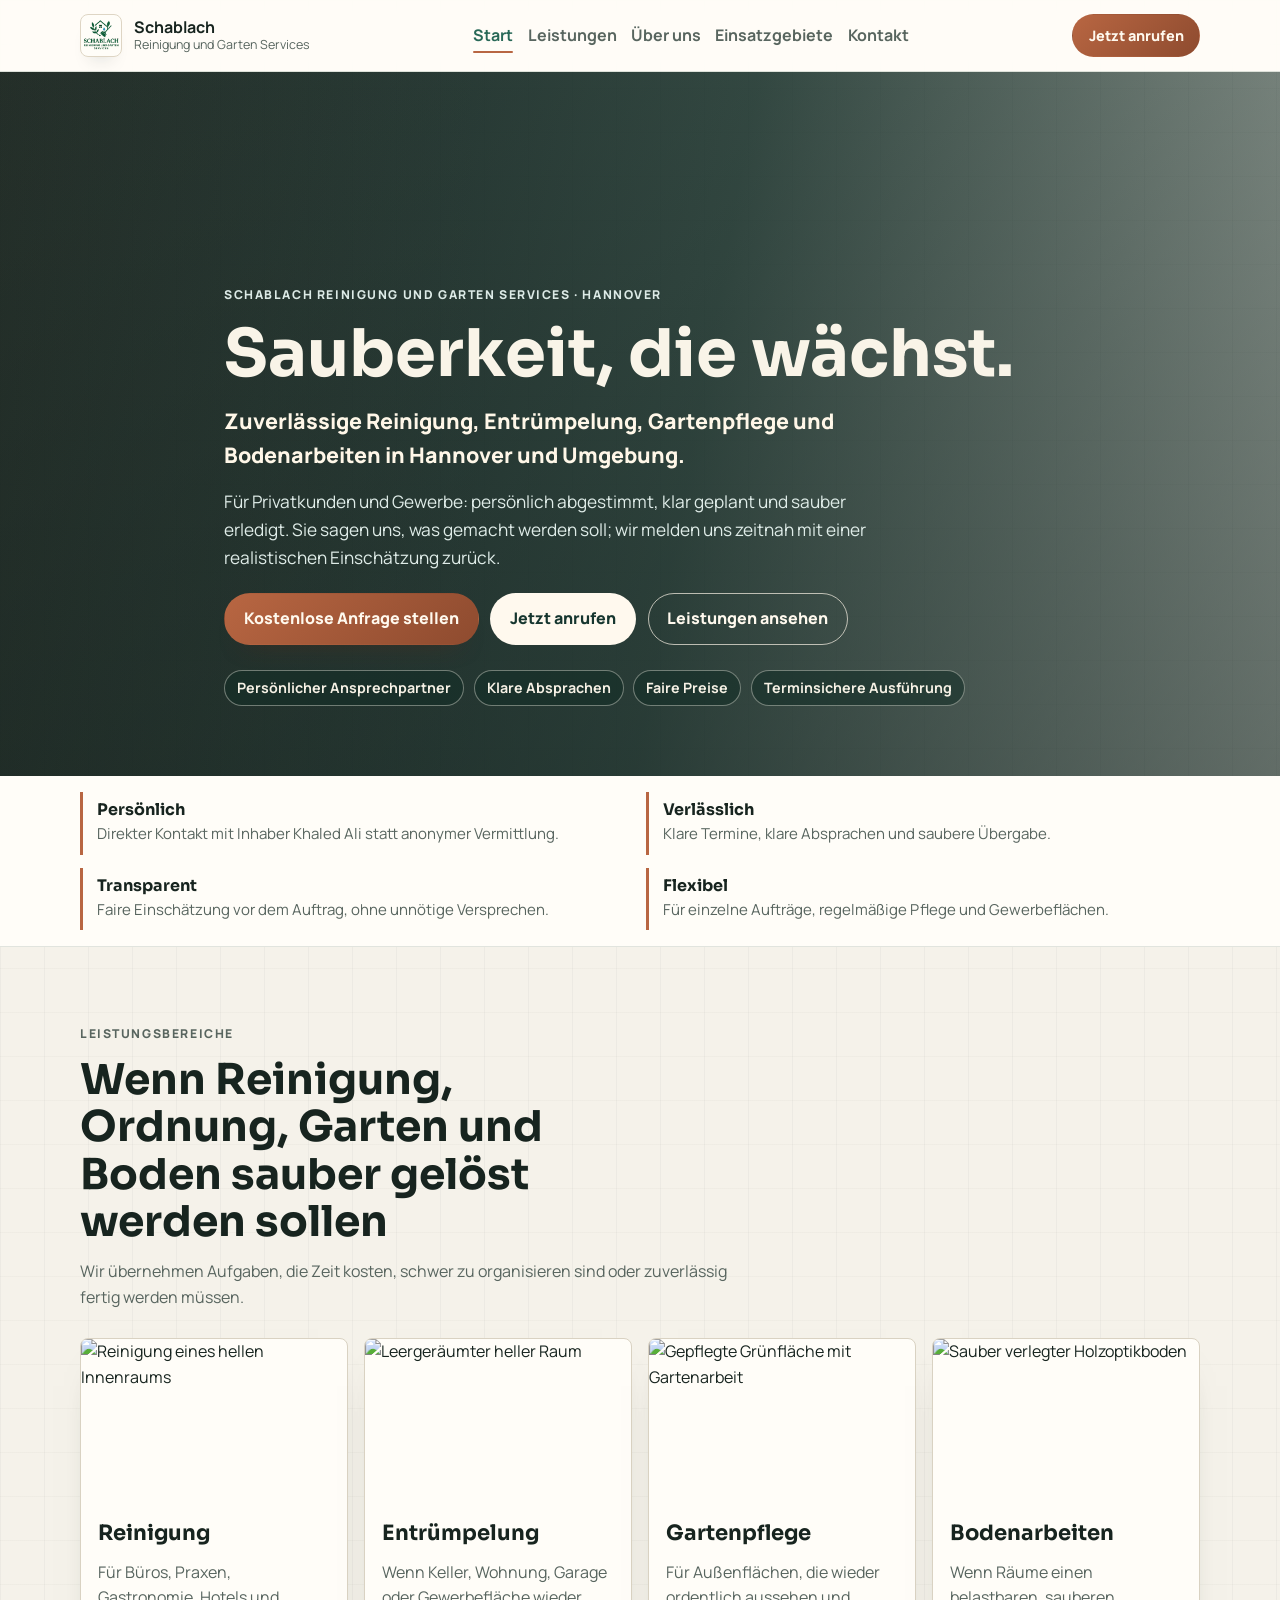
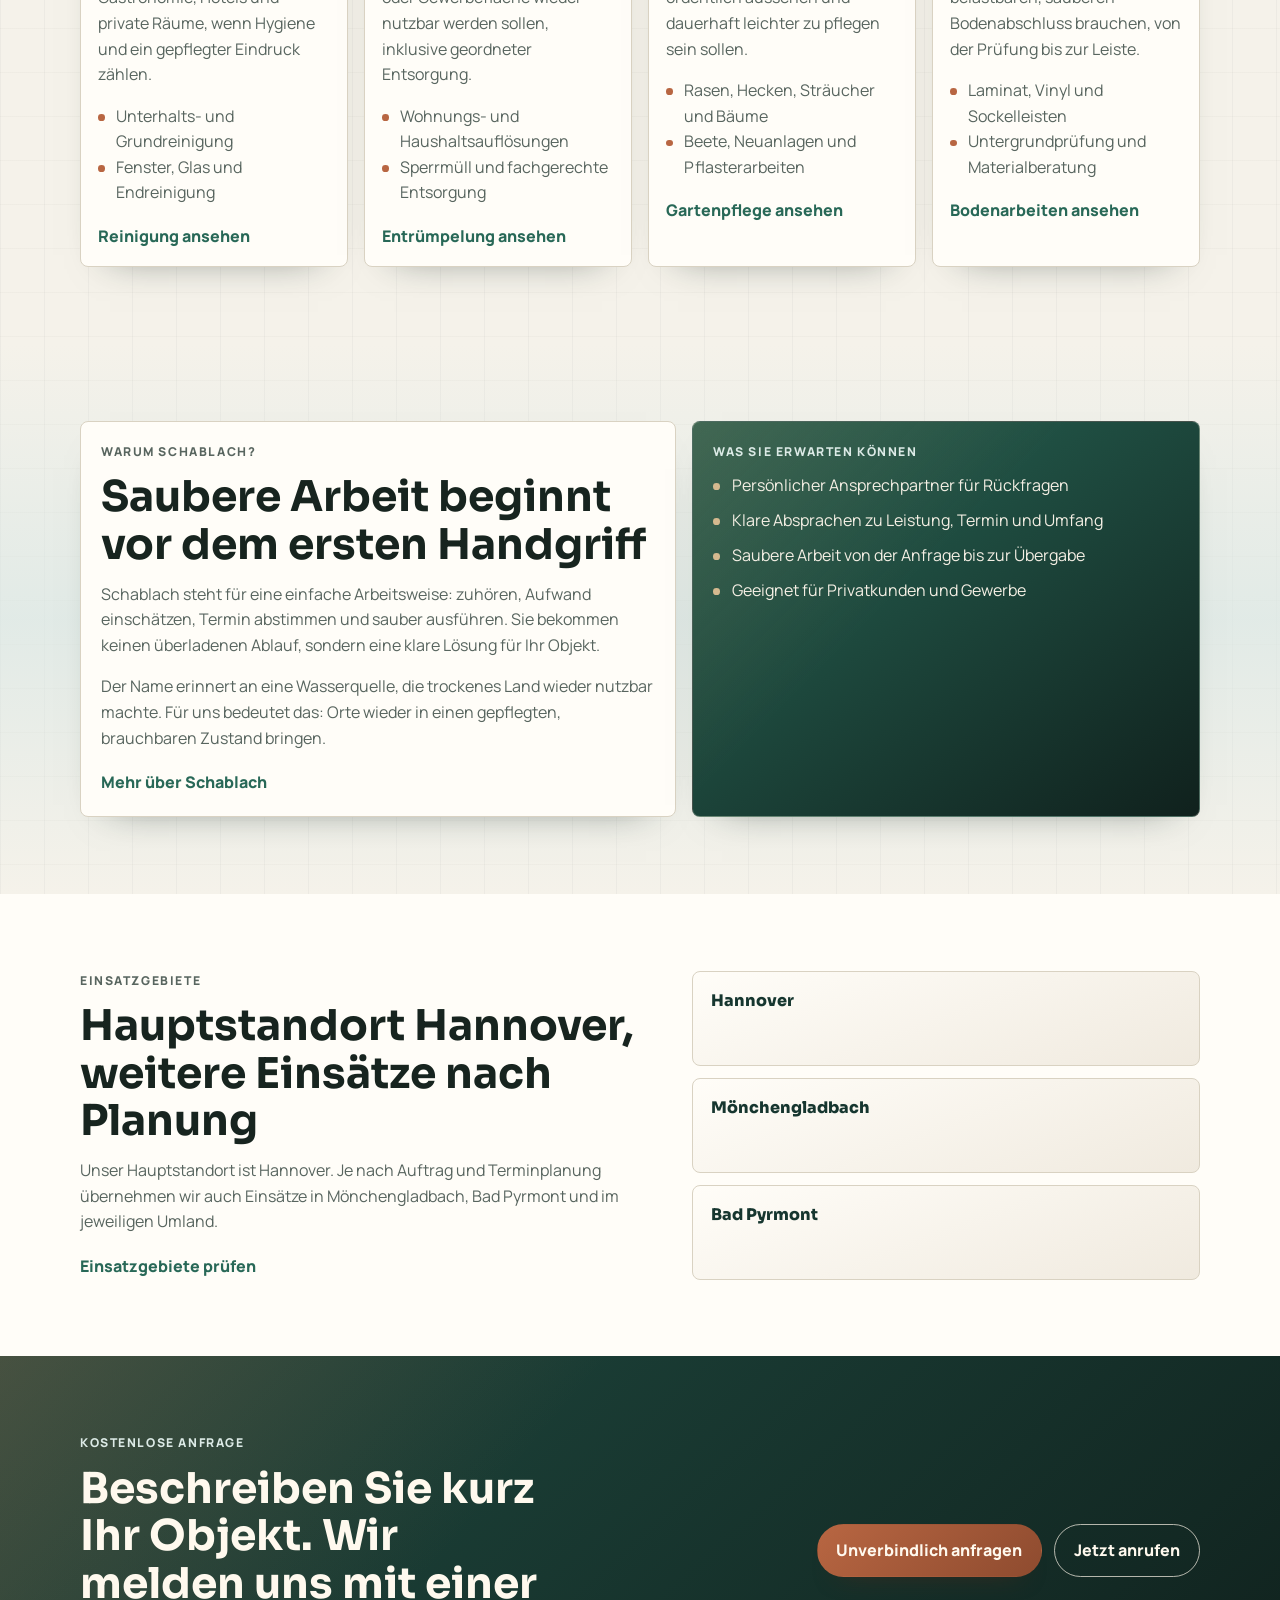
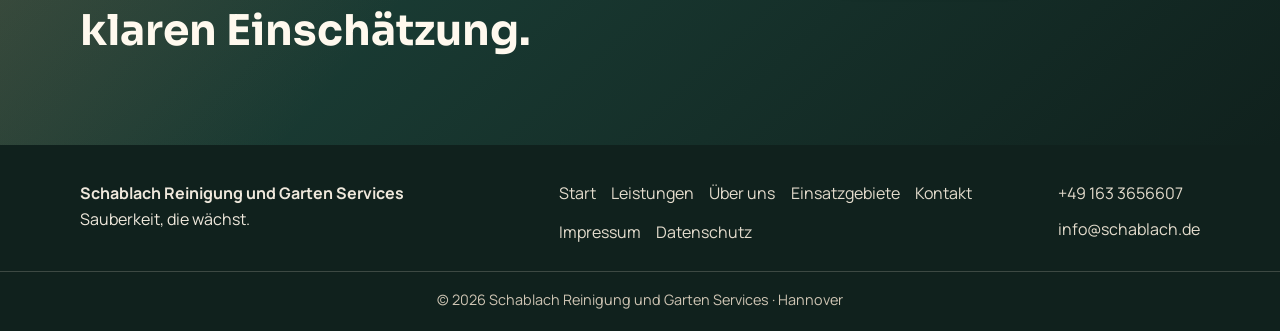
==== commit ceaa13ca: "schablach" ====
--- a/index.html
+++ b/index.html
@@ -1,16 +1,16 @@
-﻿<!doctype html>
+<!doctype html>
 <html lang="de">
 <head>
   <meta charset="utf-8">
   <meta name="viewport" content="width=device-width, initial-scale=1">
-  <meta name="description" content="Schablach Reinigung und Garten Services aus Hannover. Reinigung, Entrümpelung, Gartenpflege und Bodenarbeiten aus einer Hand.">
-  <title>Schablach Reinigung und Garten Services | Startseite</title>
+  <meta name="description" content="Schablach Reinigung und Garten Services aus Hannover. Reinigung, Entrümpelung, Gartenpflege und Bodenarbeiten für Privatkunden und Gewerbe.">
+  <title>Schablach Reinigung und Garten Services | Hannover</title>
   <link rel="icon" type="image/png" sizes="32x32" href="pictures/favicon-32.png">
   <link rel="shortcut icon" type="image/png" href="pictures/favicon-32.png">
   <link rel="apple-touch-icon" sizes="180x180" href="pictures/apple-touch-icon.png">
   <link rel="preconnect" href="https://fonts.googleapis.com">
   <link rel="preconnect" href="https://fonts.gstatic.com" crossorigin>
-  <link href="https://fonts.googleapis.com/css2?family=Manrope:wght@400;500;600;700&family=Sora:wght@500;600;700;800&display=swap" rel="stylesheet">
+  <link href="https://fonts.googleapis.com/css2?family=Manrope:wght@400;500;600;700;800&family=Sora:wght@500;600;700;800&display=swap" rel="stylesheet">
   <link rel="stylesheet" href="styles.css">
 </head>
 <body>
@@ -25,7 +25,11 @@
           <small>Reinigung und Garten Services</small>
         </span>
       </a>
-      <button class="nav-toggle" type="button" aria-label="Menü öffnen" aria-expanded="false" aria-controls="main-nav">Menü</button>
+      <button class="nav-toggle" type="button" aria-label="Menü öffnen" aria-expanded="false" aria-controls="main-nav">
+        <span aria-hidden="true"></span>
+        <span aria-hidden="true"></span>
+        <span aria-hidden="true"></span>
+      </button>
       <nav id="main-nav" class="site-nav" aria-label="Hauptnavigation">
         <a data-nav href="index.html">Start</a>
         <a data-nav href="leistungen.html">Leistungen</a>
@@ -43,20 +47,42 @@
       <div class="container hero-content">
         <p class="eyebrow light">Schablach Reinigung und Garten Services · Hannover</p>
         <h1>Sauberkeit, die wächst.</h1>
+        <p class="hero-subline">Zuverlässige Reinigung, Entrümpelung, Gartenpflege und Bodenarbeiten in Hannover und Umgebung.</p>
         <p class="hero-text">
-          Die Geschichte von Schablach beginnt bei einer Wasserquelle, die einer trockenen Region neues Leben gab.
-          Genau dieses Gefühl bringen wir in Ihre Räume und Außenflächen: gründlich, klar und sichtbar professionell.
+          Für Privatkunden und Gewerbe: persönlich abgestimmt, klar geplant und sauber erledigt. Sie sagen uns, was gemacht werden soll; wir melden uns zeitnah mit einer realistischen Einschätzung zurück.
         </p>
         <div class="hero-actions">
-          <a class="btn" href="kontakt.html">Kostenlose Beratung</a>
+          <a class="btn" href="kontakt.html">Kostenlose Anfrage stellen</a>
+          <a class="btn btn-light" href="tel:+491633656607">Jetzt anrufen</a>
           <a class="btn btn-ghost" href="leistungen.html">Leistungen ansehen</a>
         </div>
-        <ul class="hero-points">
-          <li>Qualität</li>
-          <li>Flexibilität</li>
+        <ul class="hero-points" aria-label="Vorteile">
+          <li>Persönlicher Ansprechpartner</li>
+          <li>Klare Absprachen</li>
           <li>Faire Preise</li>
-          <li>Zuverlässig</li>
+          <li>Terminsichere Ausführung</li>
         </ul>
+      </div>
+    </section>
+
+    <section class="trust-strip" aria-label="Vertrauensvorteile">
+      <div class="container trust-grid">
+        <article class="trust-item reveal">
+          <h2>Persönlich</h2>
+          <p>Direkter Kontakt mit Inhaber Khaled Ali statt anonymer Vermittlung.</p>
+        </article>
+        <article class="trust-item reveal">
+          <h2>Verlässlich</h2>
+          <p>Klare Termine, klare Absprachen und saubere Übergabe.</p>
+        </article>
+        <article class="trust-item reveal">
+          <h2>Transparent</h2>
+          <p>Faire Einschätzung vor dem Auftrag, ohne unnötige Versprechen.</p>
+        </article>
+        <article class="trust-item reveal">
+          <h2>Flexibel</h2>
+          <p>Für einzelne Aufträge, regelmäßige Pflege und Gewerbeflächen.</p>
+        </article>
       </div>
     </section>
 
@@ -64,28 +90,61 @@
       <div class="container">
         <div class="section-head reveal">
           <p class="eyebrow">Leistungsbereiche</p>
-          <h2>Stark im Detail, zuverlässig im Ergebnis</h2>
-        </div>
-        <div class="service-grid">
-          <article class="service-card reveal">
-            <h3>Reinigung</h3>
-            <p>Wohnungen, Büros, Restaurants, Praxen und sensible Bereiche mit klaren Hygienestandards.</p>
-            <a href="leistungen.html#reinigung">Mehr erfahren</a>
-          </article>
-          <article class="service-card reveal">
-            <h3>Entrümpelung</h3>
-            <p>Wohnungsauflösungen, Sperrmüllabholung, Keller und Garagen inklusive fachgerechter Entsorgung.</p>
-            <a href="leistungen.html#entruempelung">Mehr erfahren</a>
-          </article>
-          <article class="service-card reveal">
-            <h3>Gartenpflege</h3>
-            <p>Rasenpflege, Hecken, Schnittarbeiten, Neuanlagen, Pflaster und regelmäßige Betreuung.</p>
-            <a href="leistungen.html#gartenpflege">Mehr erfahren</a>
-          </article>
-          <article class="service-card reveal">
-            <h3>Bodenarbeiten</h3>
-            <p>Laminat und Vinyl mit solider Vorbereitung, passender Verlegung und sauberem Abschluss.</p>
-            <a href="leistungen.html#bodenarbeiten">Mehr erfahren</a>
+          <h2>Wenn Reinigung, Ordnung, Garten und Boden sauber gelöst werden sollen</h2>
+          <p>Wir übernehmen Aufgaben, die Zeit kosten, schwer zu organisieren sind oder zuverlässig fertig werden müssen.</p>
+        </div>
+        <div class="service-grid service-grid-visual">
+          <article class="service-card reveal">
+            <!-- Bildplatzhalter: Reinigungskraft oder heller, sauberer Büroraum. Später durch eigenes Foto ersetzen. -->
+            <img src="https://images.unsplash.com/photo-1581578731548-c64695cc6952?auto=format&fit=crop&w=900&q=80" alt="Reinigung eines hellen Innenraums" loading="lazy">
+            <div>
+              <h3>Reinigung</h3>
+              <p>Für Büros, Praxen, Gastronomie, Hotels und private Räume, wenn Hygiene und ein gepflegter Eindruck zählen.</p>
+              <ul class="mini-list">
+                <li>Unterhalts- und Grundreinigung</li>
+                <li>Fenster, Glas und Endreinigung</li>
+              </ul>
+              <a href="leistungen.html#reinigung">Reinigung ansehen</a>
+            </div>
+          </article>
+          <article class="service-card reveal">
+            <!-- Bildplatzhalter: leergeräumter Raum nach einer Entrümpelung. Später durch eigenes Foto ersetzen. -->
+            <img src="https://images.unsplash.com/photo-1600585154340-be6161a56a0c?auto=format&fit=crop&w=900&q=80" alt="Leergeräumter heller Raum" loading="lazy">
+            <div>
+              <h3>Entrümpelung</h3>
+              <p>Wenn Keller, Wohnung, Garage oder Gewerbefläche wieder nutzbar werden sollen, inklusive geordneter Entsorgung.</p>
+              <ul class="mini-list">
+                <li>Wohnungs- und Haushaltsauflösungen</li>
+                <li>Sperrmüll und fachgerechte Entsorgung</li>
+              </ul>
+              <a href="leistungen.html#entruempelung">Entrümpelung ansehen</a>
+            </div>
+          </article>
+          <article class="service-card reveal">
+            <!-- Bildplatzhalter: gepflegte Außenfläche oder Gartenpflege-Situation. Später durch eigenes Foto ersetzen. -->
+            <img src="https://images.unsplash.com/photo-1558904541-efa843a96f01?auto=format&fit=crop&w=900&q=80" alt="Gepflegte Grünfläche mit Gartenarbeit" loading="lazy">
+            <div>
+              <h3>Gartenpflege</h3>
+              <p>Für Außenflächen, die wieder ordentlich aussehen und dauerhaft leichter zu pflegen sein sollen.</p>
+              <ul class="mini-list">
+                <li>Rasen, Hecken, Sträucher und Bäume</li>
+                <li>Beete, Neuanlagen und Pflasterarbeiten</li>
+              </ul>
+              <a href="leistungen.html#gartenpflege">Gartenpflege ansehen</a>
+            </div>
+          </article>
+          <article class="service-card reveal">
+            <!-- Bildplatzhalter: Laminat- oder Vinylboden bei der Verlegung. Später durch eigenes Foto ersetzen. -->
+            <img src="https://images.unsplash.com/photo-1581858726788-75bc0f6a952d?auto=format&fit=crop&w=900&q=80" alt="Sauber verlegter Holzoptikboden" loading="lazy">
+            <div>
+              <h3>Bodenarbeiten</h3>
+              <p>Wenn Räume einen belastbaren, sauberen Bodenabschluss brauchen, von der Prüfung bis zur Leiste.</p>
+              <ul class="mini-list">
+                <li>Laminat, Vinyl und Sockelleisten</li>
+                <li>Untergrundprüfung und Materialberatung</li>
+              </ul>
+              <a href="leistungen.html#bodenarbeiten">Bodenarbeiten ansehen</a>
+            </div>
           </article>
         </div>
       </div>
@@ -94,28 +153,54 @@
     <section class="section split-section">
       <div class="container split-grid">
         <article class="panel reveal">
-          <p class="eyebrow">Über uns</p>
-          <h2>Ein Name, der für Erneuerung steht</h2>
+          <p class="eyebrow">Warum Schablach?</p>
+          <h2>Saubere Arbeit beginnt vor dem ersten Handgriff</h2>
           <p>
-            Der Name Schablach stammt aus einer alten Quelle, die karges Land wieder grün gemacht hat.
-            Diese Symbolik prägt unsere tägliche Arbeit: Räume und Außenflächen neu beleben, statt nur oberflächlich zu reinigen.
+            Schablach steht für eine einfache Arbeitsweise: zuhören, Aufwand einschätzen, Termin abstimmen und sauber ausführen. Sie bekommen keinen überladenen Ablauf, sondern eine klare Lösung für Ihr Objekt.
           </p>
-          <a class="text-link" href="ueber-uns.html">Zur Über-uns-Seite</a>
-        </article>
-        <article class="panel panel-blue reveal">
-          <p class="eyebrow light">Einsatzgebiete</p>
-          <h3>Hannover, Mönchengladbach, Bad Pyrmont</h3>
-          <p>Regional unterwegs und flexibel verfügbar. Auf Wunsch arbeiten wir auch im direkten Umland der genannten Standorte.</p>
-          <a class="text-link light" href="einsatzgebiete.html">Google Maps und Gebiete ansehen</a>
-        </article>
+          <p>
+            Der Name erinnert an eine Wasserquelle, die trockenes Land wieder nutzbar machte. Für uns bedeutet das: Orte wieder in einen gepflegten, brauchbaren Zustand bringen.
+          </p>
+          <a class="text-link" href="ueber-uns.html">Mehr über Schablach</a>
+        </article>
+        <article class="panel panel-green reveal">
+          <p class="eyebrow light">Was Sie erwarten können</p>
+          <ul class="clean-list clean-list-light">
+            <li>Persönlicher Ansprechpartner für Rückfragen</li>
+            <li>Klare Absprachen zu Leistung, Termin und Umfang</li>
+            <li>Saubere Arbeit von der Anfrage bis zur Übergabe</li>
+            <li>Geeignet für Privatkunden und Gewerbe</li>
+          </ul>
+        </article>
+      </div>
+    </section>
+
+    <section class="section area-preview">
+      <div class="container split-grid">
+        <article class="content-block reveal">
+          <p class="eyebrow">Einsatzgebiete</p>
+          <h2>Hauptstandort Hannover, weitere Einsätze nach Planung</h2>
+          <p>
+            Unser Hauptstandort ist Hannover. Je nach Auftrag und Terminplanung übernehmen wir auch Einsätze in Mönchengladbach, Bad Pyrmont und im jeweiligen Umland.
+          </p>
+          <a class="text-link" href="einsatzgebiete.html">Einsatzgebiete prüfen</a>
+        </article>
+        <div class="area-mini-grid reveal" aria-label="Einsatzregionen">
+          <span>Hannover</span>
+          <span>Mönchengladbach</span>
+          <span>Bad Pyrmont</span>
+        </div>
       </div>
     </section>
 
     <section class="section cta-strip reveal">
       <div class="container cta-content">
-        <h2>Sie möchten das Thema jetzt abschließen und ein verlässliches Team beauftragen?</h2>
+        <div>
+          <p class="eyebrow light">Kostenlose Anfrage</p>
+          <h2>Beschreiben Sie kurz Ihr Objekt. Wir melden uns mit einer klaren Einschätzung.</h2>
+        </div>
         <div class="cta-actions">
-          <a class="btn" href="kontakt.html">Kostenlose Beratung</a>
+          <a class="btn" href="kontakt.html">Unverbindlich anfragen</a>
           <a class="btn btn-ghost-light" href="tel:+491633656607">Jetzt anrufen</a>
         </div>
       </div>
@@ -134,6 +219,8 @@
         <a href="ueber-uns.html">Über uns</a>
         <a href="einsatzgebiete.html">Einsatzgebiete</a>
         <a href="kontakt.html">Kontakt</a>
+        <a href="impressum.html">Impressum</a>
+        <a href="datenschutz.html">Datenschutz</a>
       </nav>
       <div class="footer-contact">
         <a href="tel:+491633656607">+49 163 3656607</a>
@@ -143,8 +230,11 @@
     <p class="copyright">© <span id="year"></span> Schablach Reinigung und Garten Services · Hannover</p>
   </footer>
 
+  <div class="mobile-sticky-contact" aria-label="Schnellkontakt">
+    <a href="tel:+491633656607">Anrufen</a>
+    <a href="https://wa.me/491633656607" target="_blank" rel="noopener noreferrer">WhatsApp</a>
+  </div>
+
   <script src="script.js"></script>
 </body>
 </html>
-
-
--- a/styles.css
+++ b/styles.css
@@ -1,21 +1,25 @@
 :root {
-  --blue-980: #08172f;
-  --blue-940: #10284c;
-  --blue-900: #183864;
-  --blue-840: #1f4d88;
-  --blue-760: #3169b3;
-  --blue-640: #4a86d2;
-  --sky-200: #dce8f7;
-  --offwhite: #f5f7fb;
-  --offwhite-deep: #ebf0f8;
-  --earth-300: #d9c7af;
-  --ink: #15263f;
-  --ink-soft: #51607a;
-  --line: #c6d5ea;
-  --radius-sm: 0.7rem;
-  --radius-md: 1.1rem;
-  --radius-lg: 1.6rem;
-  --shadow-soft: 0 16px 38px -26px rgba(17, 35, 68, 0.48);
+  --blue-980: #10211d;
+  --blue-940: #16362f;
+  --blue-900: #1f4a40;
+  --blue-840: #286857;
+  --blue-760: #347763;
+  --blue-640: #4e8f7b;
+  --sky-200: #d9e7e5;
+  --offwhite: #f5f2ea;
+  --offwhite-deep: #ece6d9;
+  --earth-300: #d5b98f;
+  --accent: #b86642;
+  --accent-dark: #8e4b2f;
+  --paper: #fffdf8;
+  --ink: #17241f;
+  --ink-soft: #58655f;
+  --line: #d9d2c2;
+  --radius-sm: 0.35rem;
+  --radius-md: 0.5rem;
+  --radius-lg: 0.5rem;
+  --shadow-soft: 0 18px 38px -30px rgba(20, 38, 33, 0.58);
+  --shadow-lift: 0 20px 34px -26px rgba(13, 29, 25, 0.72);
 }
 
 *,
@@ -32,21 +36,13 @@
   margin: 0;
   font-family: "Manrope", "Segoe UI", sans-serif;
   color: var(--ink);
-  background: var(--offwhite);
+  background:
+    linear-gradient(90deg, rgba(16, 33, 29, 0.035) 1px, transparent 1px),
+    linear-gradient(180deg, rgba(16, 33, 29, 0.025) 1px, transparent 1px),
+    var(--offwhite);
+  background-size: 44px 44px;
   line-height: 1.6;
   overflow-x: hidden;
-}
-
-body::before {
-  content: "";
-  position: fixed;
-  inset: 0;
-  z-index: -1;
-  pointer-events: none;
-  background:
-    radial-gradient(circle at 84% 12%, rgba(89, 135, 198, 0.18), transparent 35%),
-    radial-gradient(circle at 12% 35%, rgba(217, 199, 175, 0.16), transparent 30%),
-    repeating-linear-gradient(120deg, rgba(17, 43, 83, 0.03) 0 2px, transparent 2px 12px);
 }
 
 h1,
@@ -55,20 +51,20 @@
 h4 {
   margin: 0 0 0.85rem;
   font-family: "Sora", "Segoe UI", sans-serif;
-  line-height: 1.15;
-  letter-spacing: -0.02em;
+  line-height: 1.12;
+  letter-spacing: 0;
 }
 
 h1 {
-  font-size: clamp(2rem, 6.3vw, 4.4rem);
+  font-size: 2.35rem;
 }
 
 h2 {
-  font-size: clamp(1.55rem, 4.2vw, 2.8rem);
+  font-size: 1.65rem;
 }
 
 h3 {
-  font-size: clamp(1.15rem, 2.5vw, 1.55rem);
+  font-size: 1.18rem;
 }
 
 p {
@@ -77,6 +73,18 @@
 
 a {
   color: inherit;
+}
+
+img {
+  display: block;
+  max-width: 100%;
+}
+
+button,
+input,
+select,
+textarea {
+  font: inherit;
 }
 
 .container {
@@ -85,56 +93,58 @@
 }
 
 .section {
-  padding: clamp(3.2rem, 7vw, 6.4rem) 0;
+  padding: 3.4rem 0;
 }
 
 .eyebrow {
   margin: 0 0 0.75rem;
   text-transform: uppercase;
-  letter-spacing: 0.16em;
-  font-size: 0.77rem;
-  font-weight: 700;
+  letter-spacing: 0.13em;
+  font-size: 0.76rem;
+  font-weight: 800;
   color: var(--blue-760);
 }
 
 .eyebrow.light {
-  color: #d6e3f7;
+  color: #dceae6;
 }
 
 .site-header {
   position: sticky;
   top: 0;
   z-index: 40;
-  backdrop-filter: blur(10px);
-  background: color-mix(in srgb, var(--offwhite) 85%, transparent);
-  border-bottom: 1px solid rgba(57, 88, 140, 0.17);
+  background: color-mix(in srgb, var(--paper) 92%, transparent);
+  border-bottom: 1px solid rgba(44, 77, 64, 0.16);
+  backdrop-filter: blur(14px);
 }
 
 .nav-wrap {
-  min-height: 4.7rem;
-  display: grid;
-  grid-template-columns: auto auto;
+  min-height: 4.45rem;
+  display: grid;
+  grid-template-columns: minmax(0, 1fr) auto;
   align-items: center;
   gap: 0.7rem;
 }
 
 .brand {
+  min-width: 0;
   display: inline-flex;
   align-items: center;
-  gap: 0.7rem;
+  gap: 0.72rem;
   text-decoration: none;
 }
 
 .brand-logo-shell {
-  width: 2.6rem;
-  height: 2.6rem;
+  width: 2.65rem;
+  height: 2.65rem;
+  flex: 0 0 auto;
   display: inline-flex;
   align-items: center;
   justify-content: center;
-  background: #ffffff;
-  border-radius: 0.72rem;
-  border: 1px solid #d4e1f2;
-  box-shadow: 0 10px 18px -14px rgba(18, 46, 88, 0.55);
+  border-radius: var(--radius-md);
+  border: 1px solid #ded5c4;
+  background: var(--paper);
+  box-shadow: 0 12px 20px -17px rgba(16, 33, 29, 0.85);
   overflow: hidden;
 }
 
@@ -142,7 +152,6 @@
   width: 100%;
   height: 100%;
   object-fit: contain;
-  display: block;
 }
 
 .brand strong {
@@ -153,19 +162,34 @@
 
 .brand small {
   display: block;
+  max-width: 13rem;
   color: var(--ink-soft);
   font-size: 0.78rem;
+  line-height: 1.25;
 }
 
 .nav-toggle {
-  justify-self: end;
+  position: relative;
+  z-index: 90;
+  width: 2.55rem;
+  height: 2.55rem;
+  display: inline-grid;
+  place-content: center;
+  gap: 0.26rem;
   border: 1px solid var(--line);
-  background: #f8fafe;
+  border-radius: var(--radius-md);
+  background: var(--paper);
   color: var(--ink);
-  border-radius: 0.65rem;
-  padding: 0.43rem 0.7rem;
-  font: 600 0.9rem "Manrope", sans-serif;
   cursor: pointer;
+  transition: background 180ms ease, color 180ms ease, border-color 180ms ease;
+}
+
+.nav-toggle span {
+  width: 1.05rem;
+  height: 2px;
+  border-radius: 999px;
+  background: currentColor;
+  transition: transform 180ms ease, opacity 180ms ease;
 }
 
 .site-nav {
@@ -174,7 +198,7 @@
   align-items: center;
   gap: 0.35rem 0.9rem;
   flex-wrap: wrap;
-  padding-bottom: 0.8rem;
+  padding-bottom: 0.85rem;
 }
 
 .site-nav.open {
@@ -182,7 +206,7 @@
 }
 
 .site-nav a {
-  font-weight: 600;
+  font-weight: 700;
   text-decoration: none;
   color: var(--ink-soft);
   position: relative;
@@ -194,13 +218,13 @@
   position: absolute;
   left: 0;
   right: 0;
-  bottom: -0.16rem;
+  bottom: -0.18rem;
   height: 2px;
   border-radius: 999px;
   transform: scaleX(0);
   transform-origin: left center;
-  background: var(--blue-760);
-  transition: transform 220ms ease;
+  background: var(--accent);
+  transition: transform 180ms ease;
 }
 
 .site-nav a:hover::after,
@@ -220,82 +244,112 @@
   display: inline-flex;
   align-items: center;
   justify-content: center;
+  min-height: 2.85rem;
   text-decoration: none;
   border: 1px solid transparent;
   border-radius: 999px;
-  padding: 0.78rem 1.24rem;
-  background: linear-gradient(145deg, var(--blue-760), var(--blue-940));
-  color: #edf3fb;
-  font-weight: 700;
+  padding: 0.78rem 1.18rem;
+  background: linear-gradient(135deg, var(--accent), var(--accent-dark));
+  color: #fff9ee;
+  font-weight: 800;
   cursor: pointer;
-  transition: transform 220ms ease, filter 220ms ease, border-color 220ms ease, color 220ms ease, background-color 220ms ease;
-  box-shadow: 0 15px 26px -20px rgba(12, 31, 64, 0.95);
+  transition: transform 180ms ease, filter 180ms ease, border-color 180ms ease, color 180ms ease, background 180ms ease;
+  box-shadow: 0 16px 26px -22px rgba(93, 41, 23, 0.95);
+}
+
+.header-call.btn {
+  display: none;
 }
 
 .btn:hover,
 .btn:focus-visible {
   transform: translateY(-2px);
-  filter: brightness(1.06);
+  filter: brightness(1.04);
 }
 
 .btn-small {
-  padding: 0.57rem 0.94rem;
+  min-height: auto;
+  padding: 0.58rem 0.96rem;
   font-size: 0.9rem;
+}
+
+.btn-secondary {
+  background: var(--paper);
+  border-color: #cbbfa9;
+  color: var(--blue-900);
+  box-shadow: none;
+}
+
+.btn-light {
+  background: #fff9ee;
+  color: var(--blue-940);
+  box-shadow: none;
 }
 
 .btn-ghost {
   background: transparent;
-  border-color: rgba(232, 241, 252, 0.75);
-  color: #edf3fb;
+  border-color: rgba(244, 238, 225, 0.72);
+  color: #fff9ee;
+  box-shadow: none;
 }
 
 .btn-ghost-light {
   background: transparent;
-  border-color: rgba(228, 238, 251, 0.72);
-  color: #edf3fb;
+  border-color: rgba(244, 238, 225, 0.72);
+  color: #fff9ee;
+  box-shadow: none;
 }
 
 .hero-home {
   position: relative;
-  color: #e9f1fb;
-  min-height: min(88vh, 46rem);
+  color: #f9f4e8;
+  min-height: 41rem;
   display: grid;
   align-items: end;
-  padding: 7.2rem 0 3.8rem;
+  padding: 7rem 0 3.4rem;
   background:
-    linear-gradient(rgba(10, 25, 48, 0.86), rgba(14, 32, 60, 0.66)),
+    linear-gradient(100deg, rgba(13, 27, 24, 0.94), rgba(18, 46, 39, 0.82) 54%, rgba(18, 46, 39, 0.38)),
     url("https://images.unsplash.com/photo-1600566753151-384129cf4e3e?auto=format&fit=crop&w=1920&q=80") center / cover no-repeat;
 }
 
 .hero-overlay {
   position: absolute;
   inset: 0;
+  pointer-events: none;
   background:
-    radial-gradient(circle at 10% 17%, rgba(124, 162, 214, 0.25), transparent 30%),
-    radial-gradient(circle at 83% 15%, rgba(221, 201, 173, 0.18), transparent 34%);
+    linear-gradient(180deg, rgba(13, 27, 24, 0.18), rgba(13, 27, 24, 0.42)),
+    linear-gradient(90deg, rgba(213, 185, 143, 0.08), transparent 38%);
 }
 
 .hero-content {
   position: relative;
   z-index: 1;
-  max-width: 48rem;
+  max-width: 52rem;
+}
+
+.hero-subline {
+  max-width: 44rem;
+  color: #fff7e8;
+  font-size: 1.2rem;
+  font-weight: 800;
 }
 
 .hero-text {
-  font-size: clamp(1.03rem, 1.75vw, 1.32rem);
-  color: #d7e6f8;
-  max-width: 44ch;
-}
-
-.hero-actions {
+  max-width: 43rem;
+  color: #dfece8;
+  font-size: 1.03rem;
+}
+
+.hero-actions,
+.page-hero-actions {
   display: flex;
   flex-wrap: wrap;
-  gap: 0.75rem;
+  gap: 0.72rem;
   margin-top: 1.35rem;
 }
 
 .hero-points {
-  margin: 1.5rem 0 0;
+  margin: 1.55rem 0 0;
   padding: 0;
   list-style: none;
   display: flex;
@@ -305,107 +359,217 @@
 
 .hero-points li {
   border-radius: 999px;
-  border: 1px solid rgba(221, 234, 251, 0.45);
-  padding: 0.27rem 0.72rem;
-  background: rgba(13, 36, 70, 0.42);
-  font-size: 0.88rem;
+  border: 1px solid rgba(255, 249, 238, 0.38);
+  padding: 0.34rem 0.76rem;
+  background: rgba(18, 46, 39, 0.56);
+  color: #f6f1e5;
+  font-size: 0.89rem;
+  font-weight: 700;
+}
+
+.trust-strip {
+  padding: 1rem 0;
+  background: var(--paper);
+  border-bottom: 1px solid rgba(44, 77, 64, 0.14);
+}
+
+.trust-grid {
+  display: grid;
+  gap: 0.8rem;
+}
+
+.trust-item {
+  border-left: 3px solid var(--accent);
+  padding: 0.55rem 0 0.55rem 0.85rem;
+}
+
+.trust-item h2 {
+  margin-bottom: 0.2rem;
+  font-size: 1rem;
+}
+
+.trust-item p {
+  margin: 0;
+  color: var(--ink-soft);
+  font-size: 0.94rem;
 }
 
 .section-head {
   max-width: 50rem;
-  margin-bottom: 1.95rem;
+  margin-bottom: 1.75rem;
 }
 
 .section-head h2 {
-  max-width: 23ch;
-}
-
-.service-grid {
+  max-width: 29rem;
+}
+
+.section-head p {
+  max-width: 43rem;
+  color: var(--ink-soft);
+}
+
+.service-grid,
+.service-detail-grid,
+.value-grid,
+.area-cards,
+.process-grid {
   display: grid;
   gap: 1rem;
 }
 
-.service-card {
+.service-card,
+.detail-card,
+.value-card,
+.area-card,
+.process-step,
+.panel,
+.contact-box {
   border-radius: var(--radius-md);
   border: 1px solid var(--line);
-  padding: 1.2rem;
-  background: #f9fbff;
+  background: var(--paper);
   box-shadow: var(--shadow-soft);
 }
 
-.service-card:nth-child(2n) {
-  background: color-mix(in srgb, #f9fbff 88%, var(--earth-300));
-}
-
-.service-card p {
+.service-card {
+  overflow: hidden;
+}
+
+.service-card img {
+  width: 100%;
+  aspect-ratio: 16 / 10;
+  object-fit: cover;
+}
+
+.service-card > div {
+  padding: 1.05rem;
+}
+
+.service-card p,
+.detail-card p,
+.value-card p,
+.area-card p,
+.process-step p,
+.panel p,
+.contact-box p {
   color: var(--ink-soft);
 }
 
-.service-card a {
+.service-card a,
+.text-link {
   display: inline-block;
   margin-top: 0.2rem;
   color: var(--blue-840);
-  font-weight: 700;
+  font-weight: 800;
   text-decoration: none;
 }
 
-.service-card a:hover {
-  text-decoration: underline;
-}
-
-.split-section {
-  background: linear-gradient(180deg, transparent, rgba(220, 232, 247, 0.55) 52%, transparent);
-}
-
-.split-grid {
-  display: grid;
-  gap: 1rem;
-}
-
-.panel {
-  border-radius: var(--radius-lg);
-  border: 1px solid var(--line);
-  padding: 1.25rem;
-  background: #f9fbff;
-  box-shadow: var(--shadow-soft);
-}
-
-.panel p:last-child {
-  margin-bottom: 0;
-}
-
-.panel-blue {
-  color: #eaf2fc;
-  border: 1px solid rgba(166, 193, 229, 0.34);
-  background:
-    radial-gradient(circle at 82% 24%, rgba(127, 166, 216, 0.31), transparent 45%),
-    linear-gradient(145deg, var(--blue-840), var(--blue-980));
-}
-
-.panel-soft {
-  background: color-mix(in srgb, #f9fbff 84%, var(--sky-200));
-}
-
-.text-link {
-  color: var(--blue-840);
-  font-weight: 700;
-  text-decoration: none;
-}
-
-.text-link.light {
-  color: #d7e7fb;
-}
-
+.service-card a:hover,
 .text-link:hover {
   text-decoration: underline;
 }
 
+.mini-list {
+  margin: 0 0 0.9rem;
+  padding: 0;
+  list-style: none;
+  color: var(--ink-soft);
+}
+
+.mini-list li,
+.clean-list li {
+  position: relative;
+  padding-left: 1.15rem;
+}
+
+.mini-list li::before,
+.clean-list li::before {
+  content: "";
+  width: 0.42rem;
+  height: 0.42rem;
+  border-radius: 50%;
+  background: var(--accent);
+  position: absolute;
+  left: 0;
+  top: 0.64rem;
+}
+
+.split-section {
+  background: linear-gradient(180deg, transparent, rgba(217, 231, 229, 0.7), transparent);
+}
+
+.split-grid {
+  display: grid;
+  gap: 1rem;
+}
+
+.panel {
+  padding: 1.25rem;
+}
+
+.panel-green {
+  color: #f7f1e6;
+  border-color: rgba(255, 249, 238, 0.22);
+  background:
+    linear-gradient(135deg, rgba(184, 102, 66, 0.18), transparent 42%),
+    linear-gradient(145deg, var(--blue-840), var(--blue-980));
+}
+
+.panel-soft {
+  background: linear-gradient(160deg, var(--paper), #eef3ec);
+}
+
+.clean-list {
+  margin: 0;
+  padding: 0;
+  list-style: none;
+}
+
+.clean-list li {
+  margin-bottom: 0.58rem;
+}
+
+.clean-list-light li {
+  color: #f4efe4;
+}
+
+.clean-list-light li::before {
+  background: var(--earth-300);
+}
+
+.content-block {
+  align-self: center;
+}
+
+.content-block p {
+  color: var(--ink-soft);
+}
+
+.area-preview {
+  background: var(--paper);
+}
+
+.area-mini-grid {
+  display: grid;
+  gap: 0.75rem;
+}
+
+.area-mini-grid span {
+  display: block;
+  border-radius: var(--radius-md);
+  border: 1px solid var(--line);
+  background: linear-gradient(160deg, #fffdf8, #f0eadf);
+  padding: 1.05rem 1.1rem;
+  font-family: "Sora", "Segoe UI", sans-serif;
+  font-weight: 800;
+  color: var(--blue-940);
+}
+
 .page-hero {
-  padding: clamp(5.8rem, 12vw, 7.2rem) 0 clamp(2.4rem, 4.5vw, 3.2rem);
+  padding: 5.8rem 0 2.8rem;
   background:
-    radial-gradient(circle at 84% 16%, rgba(138, 171, 217, 0.26), transparent 32%),
-    linear-gradient(180deg, #eaf2fc, #f4f8fe);
-  border-bottom: 1px solid rgba(99, 130, 177, 0.24);
+    linear-gradient(135deg, rgba(217, 231, 229, 0.92), rgba(245, 242, 234, 0.96)),
+    linear-gradient(90deg, rgba(184, 102, 66, 0.08), transparent 45%);
+  border-bottom: 1px solid rgba(44, 77, 64, 0.15);
 }
 
 .page-hero p {
@@ -413,65 +577,139 @@
   max-width: 65ch;
 }
 
-.service-detail-grid {
-  display: grid;
-  gap: 1rem;
+.page-hero .btn-secondary {
+  background: transparent;
 }
 
 .detail-card {
+  overflow: hidden;
+}
+
+.detail-card img {
+  width: 100%;
+  aspect-ratio: 16 / 9;
+  object-fit: cover;
+}
+
+.detail-card > div {
+  padding: 1.2rem;
+}
+
+.detail-card h2 {
+  font-size: 1.32rem;
+}
+
+.detail-card ul {
+  margin: 1rem 0 0;
+  padding-left: 1.1rem;
+}
+
+.detail-card li {
+  margin-bottom: 0.42rem;
+}
+
+.process-section {
+  background: linear-gradient(180deg, rgba(255, 253, 248, 0.84), rgba(236, 230, 217, 0.68));
+}
+
+.process-step,
+.value-card,
+.area-card {
+  padding: 1.1rem;
+}
+
+.process-step span,
+.coverage-id {
+  display: inline-block;
+  margin-bottom: 0.36rem;
+  color: var(--accent);
+  font-size: 0.78rem;
+  font-weight: 900;
+  letter-spacing: 0.12em;
+}
+
+.story-section {
+  background: var(--paper);
+}
+
+.quote-block {
+  align-self: center;
+  border-left: 4px solid var(--accent);
+  background: #f0eadf;
+  padding: 1.35rem;
+  border-radius: var(--radius-md);
+}
+
+.quote-block p {
+  margin-bottom: 0.65rem;
+  color: var(--ink);
+  font-family: "Sora", "Segoe UI", sans-serif;
+  font-size: 1.25rem;
+  font-weight: 700;
+  line-height: 1.35;
+}
+
+.quote-block span {
+  color: var(--ink-soft);
+  font-weight: 800;
+}
+
+.region-intro {
+  max-width: 48rem;
+  margin-bottom: 1.1rem;
+}
+
+.coverage-track {
+  display: grid;
+  gap: 0.8rem;
+  position: relative;
+}
+
+.coverage-track::before {
+  content: "";
+  position: absolute;
+  left: 0.9rem;
+  top: 0.9rem;
+  bottom: 0.9rem;
+  width: 2px;
+  background: linear-gradient(180deg, var(--blue-640), var(--earth-300));
+}
+
+.coverage-stop {
   border-radius: var(--radius-md);
   border: 1px solid var(--line);
-  padding: 1.3rem;
-  background: #f9fbff;
+  background: linear-gradient(160deg, var(--paper), #f0eadf);
   box-shadow: var(--shadow-soft);
-}
-
-.detail-card p {
+  padding: 1.05rem 1.1rem 1.05rem 2.5rem;
+  position: relative;
+}
+
+.coverage-stop::before {
+  content: "";
+  width: 0.78rem;
+  height: 0.78rem;
+  border-radius: 50%;
+  background: var(--blue-760);
+  box-shadow: 0 0 0 6px rgba(52, 119, 99, 0.16);
+  position: absolute;
+  left: 0.56rem;
+  top: 1.2rem;
+}
+
+.coverage-stop h3 {
+  margin-bottom: 0.3rem;
+}
+
+.coverage-stop p {
   color: var(--ink-soft);
-}
-
-.detail-card ul {
-  margin: 0;
-  padding-left: 1.1rem;
-}
-
-.detail-card li {
-  margin-bottom: 0.45rem;
-}
-
-.value-grid,
-.area-cards {
-  display: grid;
-  gap: 1rem;
-}
-
-.value-card,
-.area-card {
+  margin-bottom: 0;
+}
+
+.map-wrap,
+.map-panel {
   border-radius: var(--radius-md);
   border: 1px solid var(--line);
-  padding: 1.18rem;
-  background: #f9fbff;
-  box-shadow: var(--shadow-soft);
-}
-
-.value-card p,
-.area-card p {
-  color: var(--ink-soft);
-}
-
-.clean-list {
-  margin: 0;
-  padding-left: 1.05rem;
-}
-
-.clean-list li {
-  margin-bottom: 0.52rem;
-}
-
-.map-wrap {
-  border-radius: var(--radius-lg);
-  border: 1px solid var(--line);
-  background: #f9fbff;
+  background: var(--paper);
   overflow: hidden;
   box-shadow: var(--shadow-soft);
 }
@@ -482,11 +720,51 @@
   border: 0;
 }
 
+.map-panel {
+  padding: 0.72rem;
+}
+
+.service-map {
+  border-radius: var(--radius-md);
+  min-height: 330px;
+  border: 1px solid #c9d5cf;
+}
+
+.map-credit {
+  margin: 0.55rem 0 0.12rem;
+  font-size: 0.82rem;
+  color: var(--ink-soft);
+}
+
+.custom-map-marker {
+  width: 22px;
+  height: 22px;
+  border-radius: 50%;
+  background: linear-gradient(135deg, #80b79d, #286857);
+  border: 2px solid #ffffff;
+  box-shadow: 0 8px 14px -8px rgba(15, 35, 30, 0.95);
+}
+
+.custom-map-popup h3 {
+  margin: 0 0 0.16rem;
+  font-family: "Sora", "Segoe UI", sans-serif;
+  font-size: 1rem;
+}
+
+.custom-map-popup p {
+  margin: 0;
+  font-size: 0.86rem;
+  color: #465f57;
+}
+
+.leaflet-popup-content-wrapper {
+  border-radius: var(--radius-md);
+}
+
 .cta-strip {
-  color: #eaf2fc;
+  color: #fff9ee;
   background:
-    radial-gradient(circle at 12% 24%, rgba(145, 180, 224, 0.24), transparent 30%),
-    radial-gradient(circle at 84% 67%, rgba(216, 196, 169, 0.2), transparent 33%),
+    linear-gradient(130deg, rgba(184, 102, 66, 0.26), transparent 38%),
     linear-gradient(138deg, var(--blue-900), var(--blue-980));
 }
 
@@ -497,7 +775,7 @@
 }
 
 .cta-content h2 {
-  max-width: 24ch;
+  max-width: 30rem;
 }
 
 .cta-actions {
@@ -512,30 +790,62 @@
 }
 
 .contact-box {
-  border-radius: var(--radius-lg);
+  padding: 1.2rem;
+}
+
+.contact-methods {
+  display: grid;
+  gap: 0.7rem;
+  margin: 1.05rem 0 1.25rem;
+}
+
+.contact-method {
+  display: grid;
+  gap: 0.05rem;
+  border-radius: var(--radius-md);
   border: 1px solid var(--line);
-  background: #f9fbff;
-  padding: 1.25rem;
-  box-shadow: var(--shadow-soft);
-}
-
-.contact-box p {
-  margin-bottom: 0.72rem;
-}
-
-.contact-box a {
-  color: var(--blue-840);
-  font-weight: 700;
+  background: #f5f0e6;
+  padding: 0.9rem;
   text-decoration: none;
+  transition: transform 180ms ease, border-color 180ms ease, background 180ms ease;
+}
+
+.contact-method:hover,
+.contact-method:focus-visible {
+  transform: translateY(-2px);
+  border-color: var(--accent);
+  background: #fff7e8;
+}
+
+.contact-method span {
+  color: var(--ink-soft);
+  font-size: 0.84rem;
+  font-weight: 800;
+  text-transform: uppercase;
+  letter-spacing: 0.08em;
+}
+
+.contact-method strong {
+  color: var(--blue-900);
+  overflow-wrap: anywhere;
+}
+
+.contact-facts {
+  border-top: 1px solid var(--line);
+  padding-top: 1rem;
+}
+
+.contact-facts p {
+  margin-bottom: 0.55rem;
 }
 
 .contact-form {
   display: grid;
-  gap: 0.55rem;
+  gap: 0.58rem;
 }
 
 .contact-form label {
-  font-weight: 600;
+  font-weight: 800;
   font-size: 0.95rem;
 }
 
@@ -543,39 +853,67 @@
 .contact-form select,
 .contact-form textarea {
   width: 100%;
-  border-radius: 0.72rem;
+  border-radius: var(--radius-md);
   border: 1px solid var(--line);
-  background: #ffffff;
-  padding: 0.68rem 0.75rem;
-  font: 500 0.97rem "Manrope", sans-serif;
+  background: #fffefb;
+  padding: 0.72rem 0.78rem;
   color: var(--ink);
+  transition: border-color 160ms ease, box-shadow 160ms ease;
+}
+
+.contact-form input:focus,
+.contact-form select:focus,
+.contact-form textarea:focus {
+  outline: none;
+  border-color: var(--blue-760);
+  box-shadow: 0 0 0 3px rgba(52, 119, 99, 0.16);
 }
 
 .contact-form textarea {
   resize: vertical;
 }
 
+.form-note {
+  margin: 0.45rem 0 0.1rem;
+  color: var(--ink-soft);
+  font-size: 0.94rem;
+}
+
+.legal-content {
+  max-width: 760px;
+}
+
+.legal-content .panel {
+  margin-top: 1rem;
+}
+
 .site-footer {
-  background: #0b1d39;
-  color: #dee9f8;
+  background: #10211d;
+  color: #efe8dc;
   padding-top: 2.25rem;
 }
 
 .footer-grid {
   display: grid;
-  gap: 1.1rem;
+  gap: 1.2rem;
 }
 
 .site-footer nav {
   display: flex;
   flex-wrap: wrap;
-  gap: 0.9rem;
+  gap: 0.7rem 0.95rem;
 }
 
 .site-footer nav a,
 .footer-contact a {
-  color: #d2e1f4;
+  color: #e4dccd;
   text-decoration: none;
+}
+
+.site-footer nav a:hover,
+.footer-contact a:hover {
+  color: #ffffff;
+  text-decoration: underline;
 }
 
 .footer-contact {
@@ -587,15 +925,58 @@
   margin: 1.45rem 0 0;
   text-align: center;
   font-size: 0.9rem;
-  color: #bdd0ea;
-  border-top: 1px solid rgba(189, 208, 234, 0.22);
+  color: #cfc5b4;
+  border-top: 1px solid rgba(239, 232, 220, 0.2);
   padding: 0.95rem 0 1.28rem;
+}
+
+.mobile-sticky-contact {
+  position: fixed;
+  left: 50%;
+  bottom: calc(0.7rem + env(safe-area-inset-bottom, 0px));
+  z-index: 60;
+  display: none;
+  width: min(calc(100% - 1.25rem), 26rem);
+  grid-template-columns: repeat(2, minmax(0, 1fr));
+  gap: 0.45rem;
+  padding: 0.45rem;
+  border: 1px solid rgba(239, 232, 220, 0.52);
+  border-radius: 999px;
+  background: rgba(16, 33, 29, 0.94);
+  box-shadow: 0 18px 34px -18px rgba(0, 0, 0, 0.5);
+  backdrop-filter: blur(12px);
+  transform: translateX(-50%);
+}
+
+.mobile-sticky-contact a {
+  min-width: 0;
+  min-height: 2.75rem;
+  display: inline-flex;
+  align-items: center;
+  justify-content: center;
+  border-radius: 999px;
+  text-decoration: none;
+  color: #fff9ee;
+  font-size: 0.95rem;
+  font-weight: 900;
+  line-height: 1;
+  white-space: nowrap;
+  padding-inline: 0.75rem;
+}
+
+.mobile-sticky-contact a:first-child {
+  background: var(--accent);
+}
+
+.mobile-sticky-contact a:last-child {
+  border: 1px solid rgba(255, 249, 238, 0.42);
+  background: rgba(255, 249, 238, 0.06);
 }
 
 .reveal {
   opacity: 0;
-  transform: translateY(26px);
-  transition: opacity 740ms cubic-bezier(0.16, 1, 0.3, 1), transform 740ms cubic-bezier(0.16, 1, 0.3, 1);
+  transform: translateY(22px);
+  transition: opacity 650ms cubic-bezier(0.16, 1, 0.3, 1), transform 650ms cubic-bezier(0.16, 1, 0.3, 1);
 }
 
 .reveal.is-visible {
@@ -603,7 +984,150 @@
   transform: translateY(0);
 }
 
+@media (max-width: 759px) {
+  body {
+    padding-bottom: calc(4.95rem + env(safe-area-inset-bottom, 0px));
+  }
+
+  .site-footer {
+    padding-bottom: 1.35rem;
+  }
+
+  .mobile-sticky-contact {
+    display: grid;
+  }
+
+  body.menu-open {
+    overflow: hidden;
+  }
+
+  body.menu-open .nav-toggle {
+    position: fixed;
+    top: 0.95rem;
+    right: 1rem;
+    border-color: rgba(255, 249, 238, 0.25);
+    background: rgba(255, 249, 238, 0.1);
+    color: #fff9ee;
+  }
+
+  body.menu-open .nav-toggle span:nth-child(1) {
+    transform: translateY(6px) rotate(45deg);
+  }
+
+  body.menu-open .nav-toggle span:nth-child(2) {
+    opacity: 0;
+  }
+
+  body.menu-open .nav-toggle span:nth-child(3) {
+    transform: translateY(-6px) rotate(-45deg);
+  }
+
+  .site-header {
+    z-index: 80;
+  }
+
+  .site-nav {
+    position: fixed;
+    inset: 0;
+    z-index: 75;
+    grid-column: auto;
+    display: flex;
+    min-height: 100dvh;
+    padding: 6.2rem 1.2rem 2rem;
+    align-items: stretch;
+    justify-content: flex-start;
+    flex-direction: column;
+    gap: 0.35rem;
+    background:
+      linear-gradient(135deg, rgba(184, 102, 66, 0.2), transparent 42%),
+      linear-gradient(145deg, var(--blue-900), var(--blue-980));
+    box-shadow: -28px 0 48px -34px rgba(0, 0, 0, 0.75);
+    opacity: 0;
+    pointer-events: none;
+    transform: translateX(100%);
+    visibility: hidden;
+    transition: transform 260ms cubic-bezier(0.16, 1, 0.3, 1), opacity 180ms ease, visibility 180ms ease;
+  }
+
+  .site-nav.open {
+    opacity: 1;
+    pointer-events: auto;
+    transform: translateX(0);
+    visibility: visible;
+  }
+
+  .site-nav::before {
+    content: "Menü";
+    margin-bottom: 1.15rem;
+    color: #d6cbb9;
+    font-family: "Sora", "Segoe UI", sans-serif;
+    font-size: 0.86rem;
+    font-weight: 800;
+    letter-spacing: 0.13em;
+    text-transform: uppercase;
+  }
+
+  .site-nav a {
+    width: 100%;
+    border-bottom: 1px solid rgba(255, 249, 238, 0.16);
+    padding: 1.05rem 0;
+    color: #fff9ee;
+    font-family: "Sora", "Segoe UI", sans-serif;
+    font-size: 1.45rem;
+  }
+
+  .site-nav a::after {
+    display: none;
+  }
+
+  .site-nav a[aria-current="page"] {
+    color: #f2c59f;
+  }
+
+  .header-call.btn,
+  .hero-actions .btn-light {
+    display: none;
+  }
+
+  .hero-actions .btn,
+  .page-hero-actions .btn,
+  .cta-actions .btn,
+  .contact-form .btn {
+    width: 100%;
+  }
+}
+
+@media (max-width: 350px) {
+  .mobile-sticky-contact {
+    width: calc(100% - 0.75rem);
+    gap: 0.35rem;
+    padding: 0.35rem;
+  }
+
+  .mobile-sticky-contact a {
+    min-height: 2.6rem;
+    padding-inline: 0.45rem;
+    font-size: 0.88rem;
+  }
+}
+
 @media (min-width: 760px) {
+  h1 {
+    font-size: 3.4rem;
+  }
+
+  h2 {
+    font-size: 2.2rem;
+  }
+
+  h3 {
+    font-size: 1.32rem;
+  }
+
+  .section {
+    padding: 4.8rem 0;
+  }
+
   .nav-wrap {
     grid-template-columns: auto 1fr auto;
   }
@@ -623,6 +1147,24 @@
     display: inline-flex;
   }
 
+  .header-call.btn {
+    display: inline-flex;
+  }
+
+  .hero-home {
+    min-height: 44rem;
+    padding-bottom: 4.4rem;
+  }
+
+  .hero-subline {
+    font-size: 1.34rem;
+  }
+
+  .hero-text {
+    font-size: 1.08rem;
+  }
+
+  .trust-grid,
   .service-grid,
   .service-detail-grid,
   .value-grid,
@@ -630,9 +1172,33 @@
     grid-template-columns: repeat(2, minmax(0, 1fr));
   }
 
+  .process-grid,
+  .coverage-track {
+    grid-template-columns: repeat(3, minmax(0, 1fr));
+  }
+
+  .coverage-track::before {
+    left: 1.1rem;
+    right: 1.1rem;
+    top: 1.5rem;
+    width: auto;
+    height: 2px;
+    bottom: auto;
+    background: linear-gradient(90deg, var(--blue-640), var(--earth-300));
+  }
+
+  .coverage-stop {
+    padding: 2.25rem 1rem 1rem;
+  }
+
+  .coverage-stop::before {
+    top: 1.1rem;
+    left: 1.02rem;
+  }
+
   .split-grid,
   .contact-grid-page {
-    grid-template-columns: 1.1fr 1fr;
+    grid-template-columns: 1.08fr 0.92fr;
   }
 
   .cta-content {
@@ -640,13 +1206,31 @@
   }
 
   .footer-grid {
-    grid-template-columns: 1.25fr 1fr auto;
-  }
+    grid-template-columns: 1.15fr 1.2fr auto;
+  }
+
 }
 
 @media (min-width: 1020px) {
+  h1 {
+    font-size: 4.1rem;
+  }
+
+  h2 {
+    font-size: 2.65rem;
+  }
+
+  .service-grid-visual {
+    grid-template-columns: repeat(4, minmax(0, 1fr));
+  }
+
   .service-detail-grid {
     grid-template-columns: repeat(2, minmax(0, 1fr));
+  }
+
+  .detail-card {
+    display: grid;
+    grid-template-rows: auto 1fr;
   }
 }
 
@@ -662,7 +1246,8 @@
   }
 
   .btn,
-  .site-nav a::after {
+  .site-nav a::after,
+  .contact-method {
     transition: none;
   }
 }
